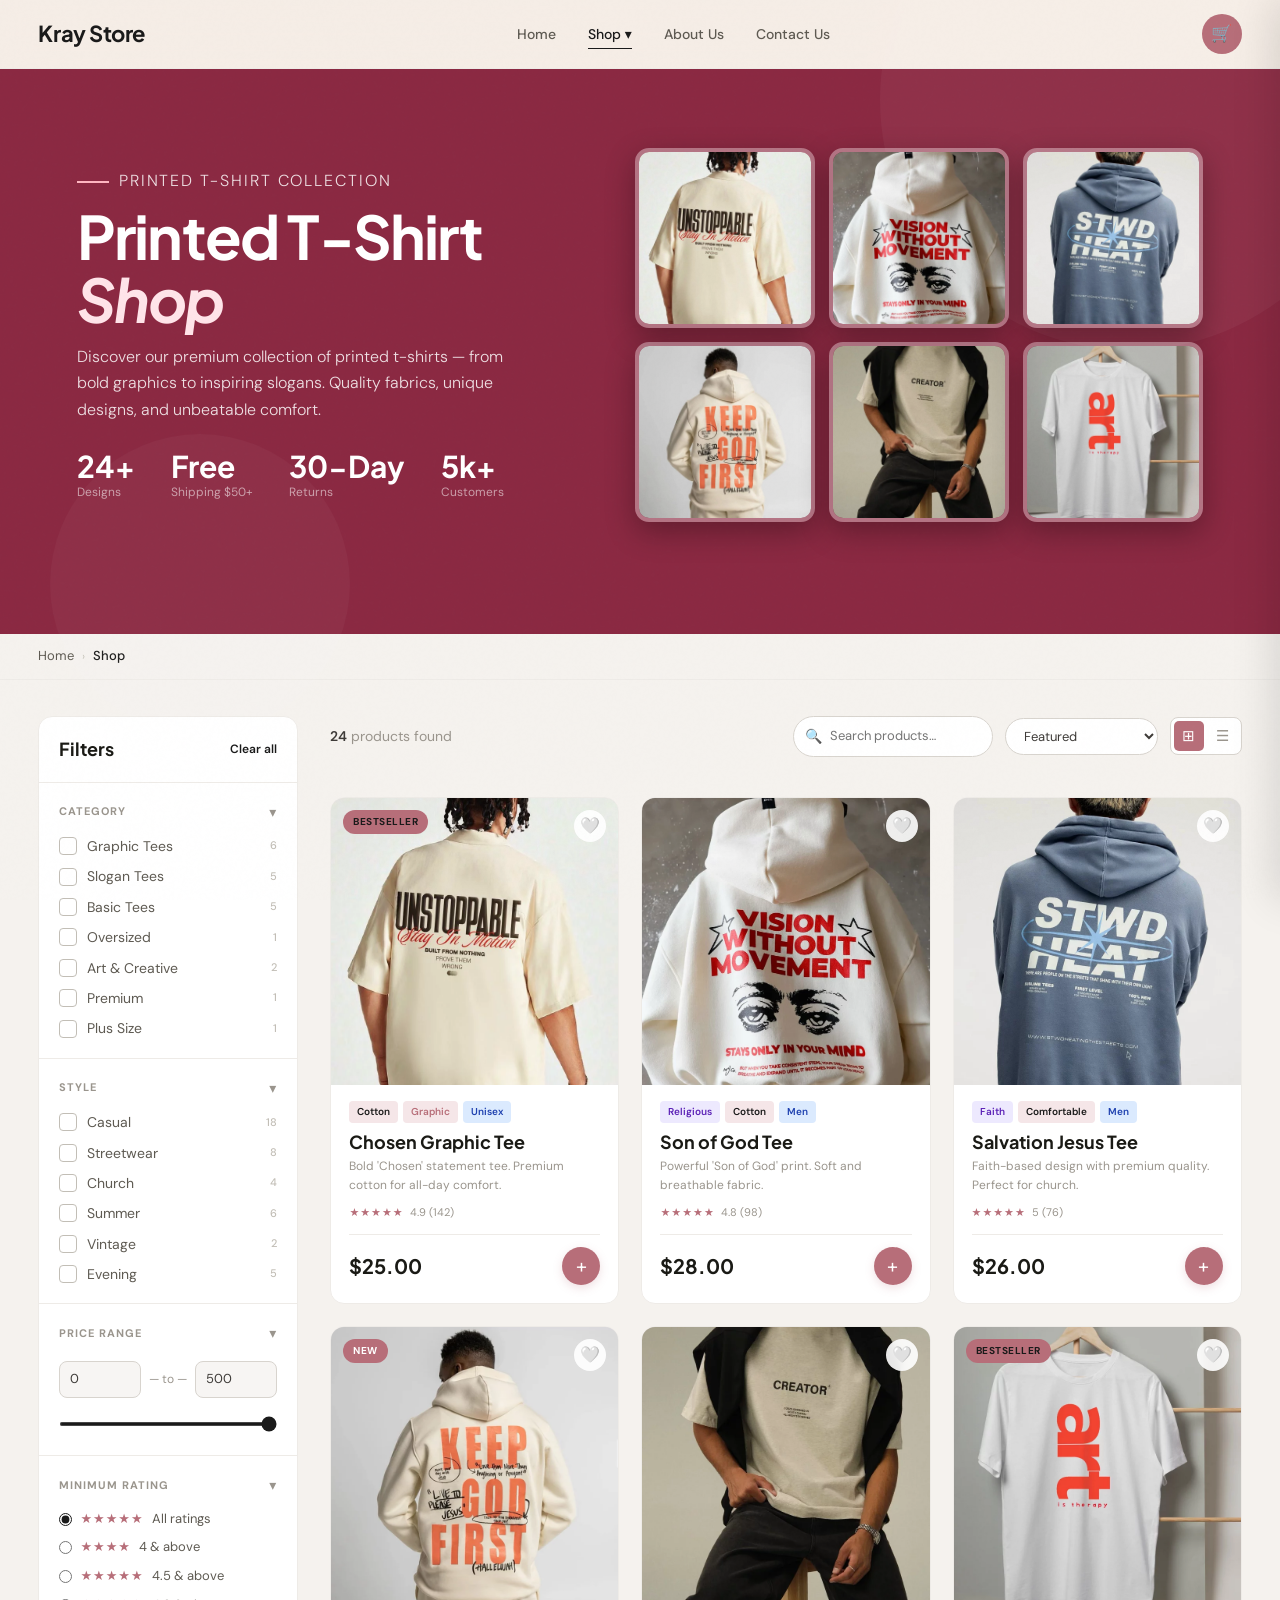
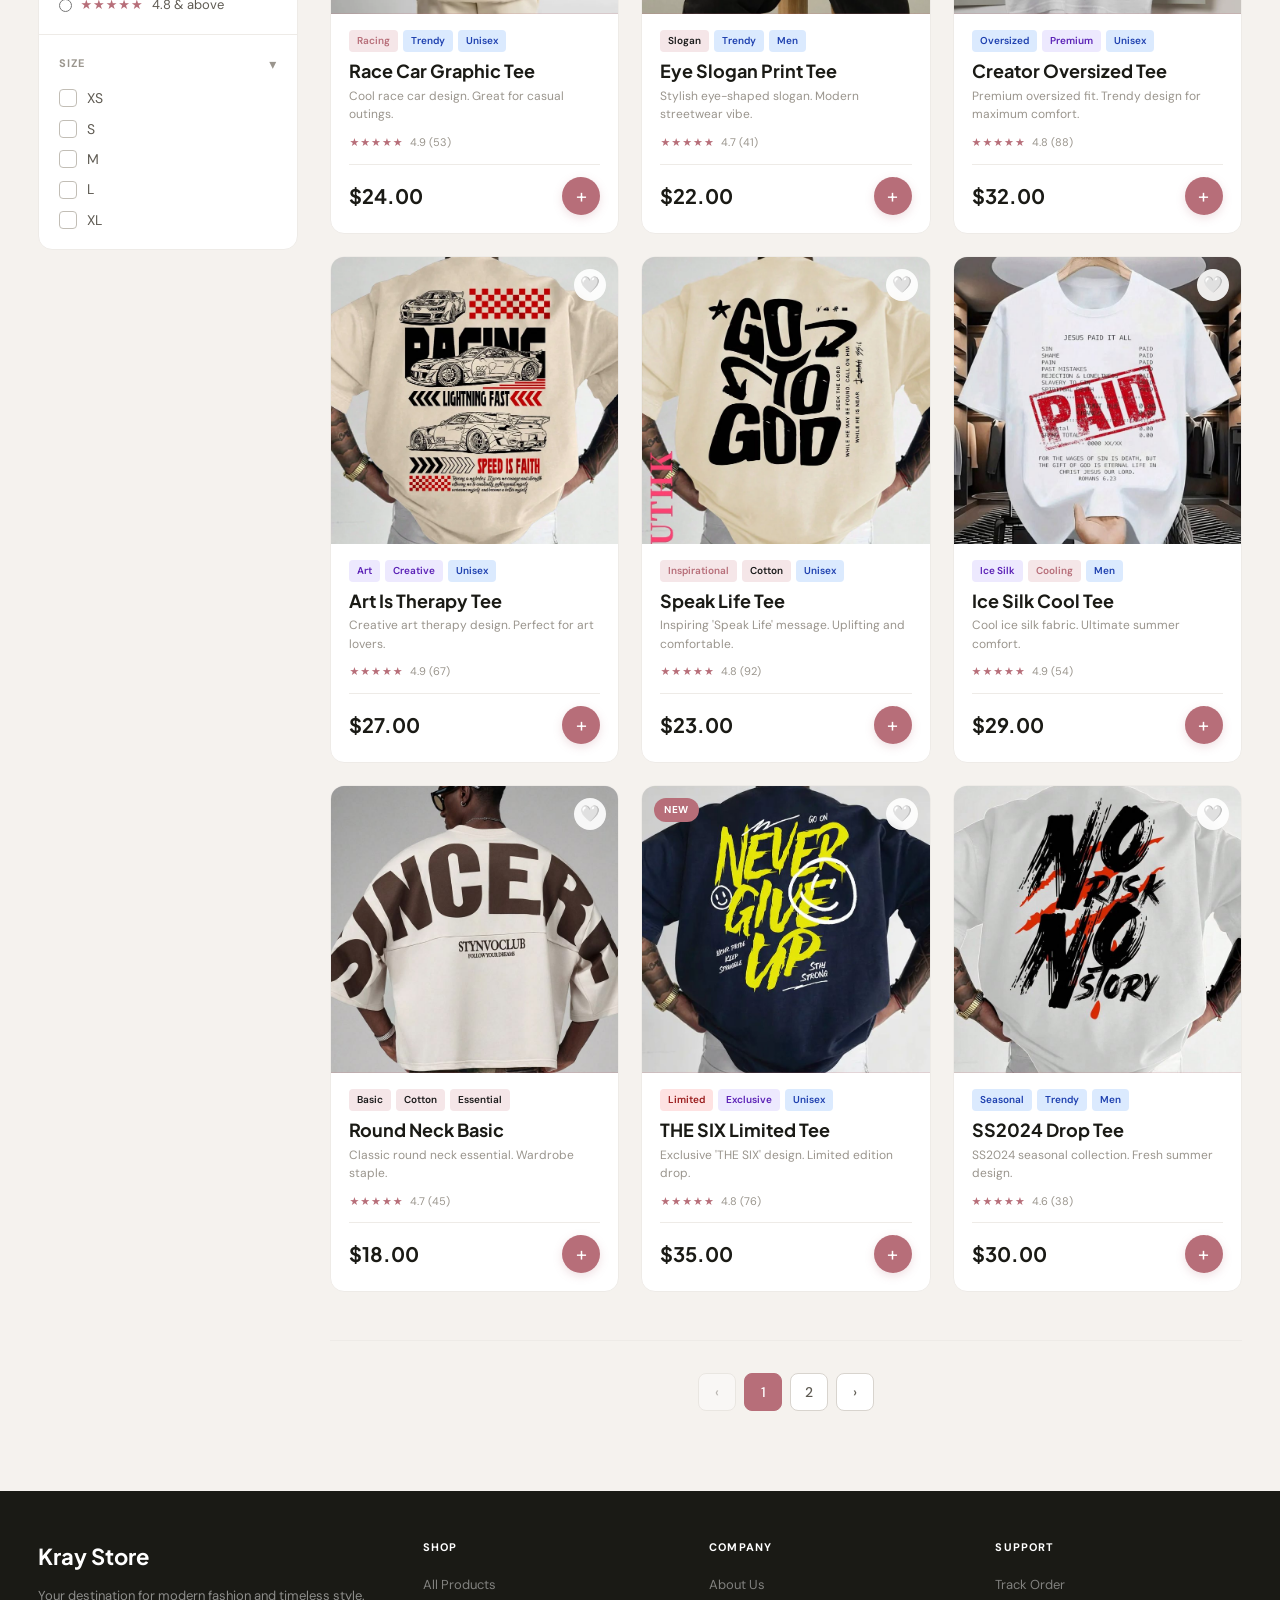
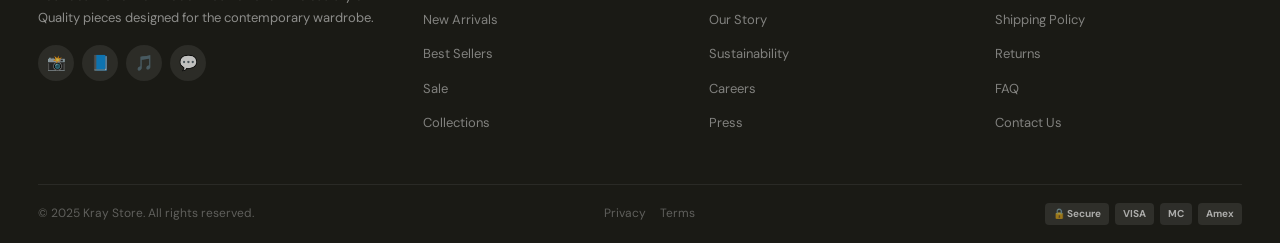
==== ankara-shop.html @ b59d3ec3 "add: ankara shop page" ====
<!DOCTYPE html>
<html lang="en">
<head>
<meta charset="UTF-8"/>
<meta name="viewport" content="width=device-width, initial-scale=1.0"/>
<title>Printed T-Shirts — Kray Store | Premium Graphic Tees</title>
<link rel="icon" type="image/png" href="lOGO%20-%20Favicon.png"/>
<meta name="description" content="Shop Kray Store's printed t-shirt collection — bold graphics, inspiring slogans, premium cotton. Free shipping on orders over $50. Easy returns."/>
<link rel="preconnect" href="https://fonts.googleapis.com"/>
<link rel="preconnect" href="https://fonts.gstatic.com" crossorigin/>
<link href="https://fonts.googleapis.com/css2?family=Plus+Jakarta+Sans:wght@400;500;600;700;800&family=DM+Sans:wght@300;400;500;600&display=swap" rel="stylesheet"/>
<link rel="stylesheet" href="css/shop.css"/>
</head>
<body>

<header>
  <nav class="nav" id="mainNav">
    <div class="nav-inner">
      <a href="index.html" class="nav-logo">
        <span>Kray Store</span>
      </a>
      <div class="nav-links">
        <a href="index.html">Home</a>
        <div class="nav-dropdown">
          <a href="t-shirt-shop.html" class="nav-dropdown-trigger active">Shop ▾</a>
          <div class="nav-dropdown-menu">
<a href="t-shirt-shop.html">Printed Shirts</a>
            <a href="ankara-shop.html">Ankara Materials</a>
            <a href="#">Ready Made</a>
            <a href="#">Round Necks</a>
          </div>
        </div>
        <a href="tmj-foods-about.html">About Us</a>
        <a href="tmj-foods-contact.html">Contact Us</a>
      </div>
      <div class="nav-actions">
        <button class="nav-cart-btn" onclick="openCart()" aria-label="Open cart">
          🛒
          <span class="cart-badge" id="cartBadge">0</span>
        </button>
        <button class="hamburger" onclick="toggleMobileNav()" aria-label="Open menu">
          <span></span><span></span><span></span>
        </button>
      </div>
    </div>
  </nav>
  <nav class="mobile-nav" id="mobileNav">
    <a href="index.html">Home</a>
    <div class="mobile-dropdown">
      <a href="#" class="mobile-dropdown-trigger">Shop ▾</a>
      <div class="mobile-dropdown-menu">
<a href="t-shirt-shop.html">Printed Shirts</a>
            <a href="ankara-shop.html">Ankara Materials</a>
            <a href="#">Ready Made</a>
            <a href="#">Round Necks</a>
          </div>
        </div>
        <a href="tmj-foods-about.html">About Us</a>
        <a href="tmj-foods-contact.html">Contact Us</a>
      </div>
      <div class="nav-actions">
        <button class="nav-cart-btn" onclick="openCart()" aria-label="Open cart">
          🛒
          <span class="cart-badge" id="cartBadge">0</span>
        </button>
        <button class="hamburger" onclick="toggleMobileNav()" aria-label="Open menu">
          <span></span><span></span><span></span>
        </button>
      </div>
    </div>
  </nav>
  <nav class="mobile-nav" id="mobileNav">
    <a href="index.html">Home</a>
    <div class="mobile-dropdown">
      <a href="#" class="mobile-dropdown-trigger">Shop ▾</a>
      <div class="mobile-dropdown-menu">
        <a href="t-shirt-shop.html">Printed Shirts</a>
        <a href="ankara-shop.html">Ankara Materials</a>
        <a href="#">Ready Made</a>
        <a href="#">Round Necks</a>
      </div>
    </div>
    </div>
    <a href="tmj-foods-about.html">About Us</a>
    <a href="tmj-foods-contact.html">Contact Us</a>
  </nav>
</header>

<section class="shop-hero">
  <div class="shop-hero-inner">
    <div>
      <p class="shop-hero-eyebrow">Printed T-Shirt Collection</p>
      <h1>Printed T-Shirt<br><em>Shop</em></h1>
      <p>Discover our premium collection of printed t-shirts — from bold graphics to inspiring slogans. Quality fabrics, unique designs, and unbeatable comfort.</p>
      <div class="shop-hero-stats">
        <div class="hero-stat"><div class="num">24+</div><div class="lbl">Designs</div></div>
        <div class="hero-stat"><div class="num">Free</div><div class="lbl">Shipping $50+</div></div>
        <div class="hero-stat"><div class="num">30-Day</div><div class="lbl">Returns</div></div>
        <div class="hero-stat"><div class="num">5k+</div><div class="lbl">Customers</div></div>
      </div>
    </div>
    <div class="shop-hero-packs" aria-hidden="true">
      <img src="T-Shirt Img/download (1).webp" alt="T-Shirt 1" class="mini-pack" style="animation-delay:.1s">
      <img src="T-Shirt Img/download (2).webp" alt="T-Shirt 2" class="mini-pack" style="animation-delay:.2s">
      <img src="T-Shirt Img/download (3).webp" alt="T-Shirt 3" class="mini-pack" style="animation-delay:.3s">
      <img src="T-Shirt Img/download (4).webp" alt="T-Shirt 4" class="mini-pack" style="animation-delay:.4s">
      <img src="T-Shirt Img/Creator Oversized T-Shirt _ Premium Cotton, Trendy Design.webp" alt="T-Shirt 5" class="mini-pack" style="animation-delay:.5s">
      <img src="T-Shirt Img/Art Shirt Art Is Therapy T-Shirt Artsy Aesthetic Graphic Tee Gift For Art.webp" alt="T-Shirt 6" class="mini-pack" style="animation-delay:.6s">
    </div>
  </div>
</section>

<nav class="breadcrumb" aria-label="Breadcrumb">
  <div class="breadcrumb-inner">
    <a href="index.html">Home</a>
    <span class="breadcrumb-sep">›</span>
    <span class="breadcrumb-current">Shop</span>
  </div>
</nav>

<div class="container">
  <div class="shop-layout" id="shopLayout">

    <aside class="sidebar" id="sidebar">
      <div class="sidebar-head">
        <h3>Filters</h3>
        <span class="clear-filters" onclick="clearAllFilters()">Clear all</span>
      </div>

      <div class="filter-group">
        <div class="filter-group-label" onclick="toggleGroup(this)">
          Category <span>▾</span>
        </div>
        <div class="filter-check-list" id="catFilters">
          <label class="filter-check"><input type="checkbox" value="graphic" onchange="applyFilters()"><div class="check-box"></div>Graphic Tees <span class="count">6</span></label>
          <label class="filter-check"><input type="checkbox" value="slogan" onchange="applyFilters()"><div class="check-box"></div>Slogan Tees <span class="count">5</span></label>
          <label class="filter-check"><input type="checkbox" value="basic" onchange="applyFilters()"><div class="check-box"></div>Basic Tees <span class="count">5</span></label>
          <label class="filter-check"><input type="checkbox" value="oversized" onchange="applyFilters()"><div class="check-box"></div>Oversized <span class="count">1</span></label>
          <label class="filter-check"><input type="checkbox" value="art" onchange="applyFilters()"><div class="check-box"></div>Art & Creative <span class="count">2</span></label>
          <label class="filter-check"><input type="checkbox" value="premium" onchange="applyFilters()"><div class="check-box"></div>Premium <span class="count">1</span></label>
          <label class="filter-check"><input type="checkbox" value="plus" onchange="applyFilters()"><div class="check-box"></div>Plus Size <span class="count">1</span></label>
        </div>
      </div>

      <div class="filter-group">
        <div class="filter-group-label" onclick="toggleGroup(this)">
          Style <span>▾</span>
        </div>
        <div class="filter-check-list" id="goalFilters">
          <label class="filter-check"><input type="checkbox" value="casual" onchange="applyFilters()"><div class="check-box"></div>Casual <span class="count">18</span></label>
          <label class="filter-check"><input type="checkbox" value="streetwear" onchange="applyFilters()"><div class="check-box"></div>Streetwear <span class="count">8</span></label>
          <label class="filter-check"><input type="checkbox" value="church" onchange="applyFilters()"><div class="check-box"></div>Church <span class="count">4</span></label>
          <label class="filter-check"><input type="checkbox" value="summer" onchange="applyFilters()"><div class="check-box"></div>Summer <span class="count">6</span></label>
          <label class="filter-check"><input type="checkbox" value="vintage" onchange="applyFilters()"><div class="check-box"></div>Vintage <span class="count">2</span></label>
          <label class="filter-check"><input type="checkbox" value="evening" onchange="applyFilters()"><div class="check-box"></div>Evening <span class="count">5</span></label>
        </div>
      </div>

      <div class="filter-group">
        <div class="filter-group-label" onclick="toggleGroup(this)">
          Price Range <span>▾</span>
        </div>
        <div class="price-range-wrap">
          <div class="price-inputs">
            <input class="price-inp" type="number" id="minPrice" placeholder="$0" value="0" min="0" onchange="applyFilters()"/>
            <span class="price-sep">— to —</span>
            <input class="price-inp" type="number" id="maxPrice" placeholder="$500" value="500" max="500" onchange="applyFilters()"/>
          </div>
          <input type="range" class="price-slider" id="priceSlider" min="0" max="500" value="500" oninput="document.getElementById('maxPrice').value=this.value;applyFilters()"/>
        </div>
      </div>

      <div class="filter-group">
        <div class="filter-group-label" onclick="toggleGroup(this)">
          Minimum Rating <span>▾</span>
        </div>
        <div class="rating-filter">
          <label class="rating-row"><input type="radio" name="rating" value="0" checked onchange="applyFilters()"> <span class="rating-stars">★★★★★</span> All ratings</label>
          <label class="rating-row"><input type="radio" name="rating" value="4" onchange="applyFilters()"> <span class="rating-stars">★★★★</span> 4 &amp; above</label>
          <label class="rating-row"><input type="radio" name="rating" value="4.5" onchange="applyFilters()"> <span class="rating-stars">★★★★★</span> 4.5 &amp; above</label>
          <label class="rating-row"><input type="radio" name="rating" value="4.8" onchange="applyFilters()"> <span class="rating-stars">★★★★★</span> 4.8 &amp; above</label>
        </div>
      </div>

      <div class="filter-group">
        <div class="filter-group-label" onclick="toggleGroup(this)">
          Size <span>▾</span>
        </div>
        <div class="filter-check-list">
          <label class="filter-check"><input type="checkbox" value="xs" onchange="applyFilters()"><div class="check-box"></div>XS</label>
          <label class="filter-check"><input type="checkbox" value="s" onchange="applyFilters()"><div class="check-box"></div>S</label>
          <label class="filter-check"><input type="checkbox" value="m" onchange="applyFilters()"><div class="check-box"></div>M</label>
          <label class="filter-check"><input type="checkbox" value="l" onchange="applyFilters()"><div class="check-box"></div>L</label>
          <label class="filter-check"><input type="checkbox" value="xl" onchange="applyFilters()"><div class="check-box"></div>XL</label>
        </div>
      </div>
    </aside>

    <main class="shop-main">
      <div class="shop-toolbar">
        <div style="display:flex;align-items:center;gap:12px;flex-wrap:wrap">
          <button class="filter-toggle" id="filterToggle" onclick="toggleSidebar()">
            ☰ Filters
          </button>
          <p class="results-count"><strong id="resultCount">24</strong> products found</p>
        </div>
        <div class="toolbar-right">
          <div class="search-bar">
            <span class="icon">🔍</span>
            <input type="text" placeholder="Search products…" id="searchInput" oninput="applyFilters()" aria-label="Search products"/>
          </div>
          <select class="sort-select" id="sortSelect" onchange="applyFilters()" aria-label="Sort products">
            <option value="featured">Featured</option>
            <option value="price-asc">Price: Low → High</option>
            <option value="price-desc">Price: High → Low</option>
            <option value="rating">Highest Rated</option>
            <option value="newest">Newest</option>
            <option value="popular">Most Popular</option>
          </select>
          <div class="view-toggle" role="group" aria-label="View mode">
            <button class="view-btn active" id="gridViewBtn" onclick="setView('grid')" title="Grid view">⊞</button>
            <button class="view-btn" id="listViewBtn" onclick="setView('list')" title="List view">☰</button>
          </div>
        </div>
      </div>

      <div class="active-filters" id="activeFilters"></div>
      <div class="products-grid" id="productsGrid"></div>

      <div class="no-results" id="noResults" style="display:none">
        <div class="icon">🔍</div>
        <h3>No products found</h3>
        <p>Try adjusting your filters or search term to find what you're looking for.</p>
        <button class="checkout-btn" style="max-width:200px;margin:0 auto" onclick="clearAllFilters()">Clear Filters</button>
      </div>

      <div class="pagination" id="pagination" role="navigation" aria-label="Shop pagination"></div>
    </main>

  </div>
</div>

<div class="qv-overlay" id="qvOverlay" onclick="handleQvOverlayClick(event)">
  <div class="qv-modal" id="qvModal" role="dialog" aria-modal="true" aria-labelledby="qvModalName">
    <button class="qv-close" onclick="closeQuickView()" aria-label="Close quick view">✕</button>
    <div class="qv-left" id="qvLeft">
      <div id="qvBadge"></div>
      <div class="qv-pack-wrap" id="qvPackWrap"></div>
      <div class="qv-img-nav" id="qvImgNav">
        <div class="qv-dot active" onclick="qvDot(this,0)"></div>
        <div class="qv-dot" onclick="qvDot(this,1)"></div>
        <div class="qv-dot" onclick="qvDot(this,2)"></div>
      </div>
    </div>
    <div class="qv-right" id="qvRight">
      <p class="qv-eyebrow" id="qvCategory"></p>
      <h2 class="qv-name" id="qvModalName"></h2>
      <div class="qv-rating-row">
        <span class="qv-stars" id="qvStars"></span>
        <span class="qv-rating-num" id="qvRatingNum"></span>
        <span class="qv-reviews" id="qvReviews"></span>
        <span class="qv-verified">✓ Verified</span>
      </div>
      <div class="qv-price-row">
        <span class="qv-price" id="qvPrice"></span>
        <span class="qv-old-price" id="qvOldPrice" style="display:none"></span>
        <span class="qv-save" id="qvSave" style="display:none"></span>
        <span class="qv-weight" id="qvWeight"></span>
      </div>
      <p class="qv-short-desc" id="qvDesc"></p>
      <div class="qv-tabs" role="tablist">
        <button class="qv-tab active" role="tab" onclick="qvSwitchTab(this,'benefits')">Benefits</button>
        <button class="qv-tab" role="tab" onclick="qvSwitchTab(this,'nutrition')">Nutrition</button>
        <button class="qv-tab" role="tab" onclick="qvSwitchTab(this,'howto')">How to Use</button>
        <button class="qv-tab" role="tab" onclick="qvSwitchTab(this,'reviews')">Reviews</button>
      </div>
      <div class="qv-tab-content active" id="tab-benefits">
        <div class="qv-benefits" id="qvBenefits"></div>
      </div>
      <div class="qv-tab-content" id="tab-nutrition">
        <div class="qv-nutrition" id="qvNutrition"></div>
        <p style="font-size:11px;color:var(--gray-300);margin-top:6px">Per 100g serving. Values are approximate.</p>
      </div>
      <div class="qv-tab-content" id="tab-howto">
        <p class="qv-usage" id="qvUsage"></p>
        <ul class="qv-usage-steps" id="qvUsageSteps"></ul>
      </div>
      <div class="qv-tab-content" id="tab-reviews">
        <div class="qv-review-summary" id="qvReviewSummary"></div>
        <div id="qvReviewCards"></div>
      </div>
      <div class="qv-action-row">
        <div class="qv-qty">
          <button class="qv-qty-btn" onclick="changeQvQty(-1)" aria-label="Decrease">−</button>
          <span class="qv-qty-num" id="qvQtyNum">1</span>
          <button class="qv-qty-btn" onclick="changeQvQty(1)" aria-label="Increase">+</button>
        </div>
        <button class="qv-atc" id="qvAtcBtn" onclick="qvAddToCart()">🛒 Add to Cart</button>
        <button class="qv-wishlist" id="qvWishlistBtn" onclick="qvToggleWishlist()" aria-label="Add to wishlist">🤍</button>
      </div>
      <div class="qv-trust">
        <div class="qv-trust-item"><span>🔒</span><span>Secure checkout</span></div>
        <div class="qv-trust-item"><span>🚚</span><span>Free shipping $50+</span></div>
        <div class="qv-trust-item"><span>↩️</span><span>30-day returns</span></div>
        <div class="qv-trust-item"><span>✅</span><span>Authenticity guaranteed</span></div>
      </div>
    </div>
  </div>
</div>

<div class="cart-overlay" id="cartOverlay" onclick="closeCart()"></div>
<aside class="cart-drawer" id="cartDrawer" aria-label="Shopping cart">
  <div class="cart-head">
    <h2>Your Cart 🛒</h2>
    <button class="cart-close" onclick="closeCart()" aria-label="Close cart">✕</button>
  </div>
  <div class="free-ship-bar">
    <p id="shipMsg">Add <strong id="shipLeft">$50</strong> more for free shipping!</p>
    <div class="ship-progress"><div class="ship-fill" id="shipFill" style="width:0%"></div></div>
  </div>
  <div class="cart-items" id="cartItems">
    <div class="cart-empty">
      <div class="icon">🛒</div>
      <h3>Your cart is empty</h3>
      <p>Add some items to get started on your style journey.</p>
    </div>
  </div>
  <div class="cart-footer">
    <div class="cart-promo">
      <input class="promo-input" type="text" placeholder="Promo code" id="promoInput"/>
      <button class="promo-btn" onclick="applyPromo()">Apply</button>
    </div>
    <div class="cart-totals" id="cartTotals"></div>
    <button class="checkout-btn" onclick="checkout()">
      Secure Checkout
      <svg width="16" height="16" viewBox="0 0 16 16" fill="none"><path d="M3 8h10M9 4l4 4-4 4" stroke="currentColor" stroke-width="1.8" stroke-linecap="round" stroke-linejoin="round"/></svg>
    </button>
    <p class="secure-note">🔒 Secured by Paystack · Free returns</p>
  </div>
</aside>

<footer class="footer">
  <div class="container">
    <div class="footer-grid">
      <div class="footer-brand">
        <div class="logo">
          <span>Kray Store</span>
        </div>
        <p>Your destination for modern fashion and timeless style. Quality pieces designed for the contemporary wardrobe.</p>
        <div class="footer-social">
          <a href="#" class="soc-btn" aria-label="Instagram">📸</a>
          <a href="#" class="soc-btn" aria-label="Facebook">📘</a>
          <a href="#" class="soc-btn" aria-label="TikTok">🎵</a>
          <a href="#" class="soc-btn" aria-label="WhatsApp">💬</a>
        </div>
      </div>
      <div class="footer-col">
        <h4>Shop</h4>
        <ul>
          <li><a href="t-shirt-shop.html">All Products</a></li>
          <li><a href="#">New Arrivals</a></li>
          <li><a href="#">Best Sellers</a></li>
          <li><a href="#">Sale</a></li>
          <li><a href="#">Collections</a></li>
        </ul>
      </div>
      <div class="footer-col">
        <h4>Company</h4>
        <ul>
          <li><a href="tmj-foods-about.html">About Us</a></li>
          <li><a href="#">Our Story</a></li>
          <li><a href="#">Sustainability</a></li>
          <li><a href="#">Careers</a></li>
          <li><a href="#">Press</a></li>
        </ul>
      </div>
      <div class="footer-col">
        <h4>Support</h4>
        <ul>
          <li><a href="#">Track Order</a></li>
          <li><a href="#">Shipping Policy</a></li>
          <li><a href="#">Returns</a></li>
          <li><a href="#">FAQ</a></li>
          <li><a href="tmj-foods-contact.html">Contact Us</a></li>
        </ul>
      </div>
    </div>
    <div class="footer-bottom">
      <span>© 2025 Kray Store. All rights reserved.</span>
      <div style="display:flex;gap:14px"><a href="#">Privacy</a><a href="#">Terms</a></div>
      <div class="pay-logos">
        <span class="pay-logo">🔒 Secure</span>
        <span class="pay-logo">VISA</span>
        <span class="pay-logo">MC</span>
        <span class="pay-logo">Amex</span>
      </div>
    </div>
  </div>
</footer>



<div class="toast-stack" id="toastStack"></div>

<script src="js/shop.js"></script>
</body>
</html>
---- css/shop.css ----
*,*::before,*::after{box-sizing:border-box;margin:0;padding:0}
html{scroll-behavior:smooth;font-size:16px}
img{display:block;max-width:100%}
a{text-decoration:none;color:inherit}
button{cursor:pointer;border:none;background:none;font:inherit}
ul{list-style:none}
input,select{font:inherit}

:root{
  --charcoal:  #1A1A1A;
  --rose-gold: #B76E79;
  --brand:     #B76E79;
  --brand-red: #8B2942;
  --ink:      #2D2D2D;
  --slate:    #4A4A4A;
  --pearl:    #E8E4E0;
  --ivory:    #FAF8F5;
  --cream:     #F5F2EE;
  --warm:      #EDE9E4;
  --coral:    #E8846B;
  --coral-lt: #FCE8E4;
  --blush:    #F5E6E8;
  --navy:     #1A2744;
  --navy-lt:  #E8ECF5;
  --white:   #FFFFFF;
  --gray-50: #F7F5F3;
  --gray-100:#EEEBE7;
  --gray-200:#D8D4CE;
  --gray-300:#C2BEB6;
  --gray-400:#9A958D;
  --gray-600:#5E5A52;
  --gray-700:#3E3B38;
  --gray-900:#1A1A15;
  --font-heading:'Plus Jakarta Sans',system-ui,sans-serif;
  --font-body:'DM Sans',system-ui,sans-serif;
  --max-w:1280px;
  --gutter:clamp(16px,3vw,40px);
  --radius:14px;
  --radius-sm:8px;
  --shadow-sm:0 2px 8px rgba(26,26,26,.06);
  --shadow-md:0 8px 28px rgba(26,26,26,.1);
  --shadow-lg:0 20px 56px rgba(26,26,26,.14);
  --transition:.22s cubic-bezier(.4,0,.2,1);
}

body{font-family:var(--font-body);background:var(--cream);color:var(--gray-900);line-height:1.6;overflow-x:hidden}

body::after{content:'';position:fixed;inset:0;background-image:url("data:image/svg+xml,%3Csvg viewBox='0 0 256 256' xmlns='http://www.w3.org/2000/svg'%3E%3Cfilter id='n'%3E%3CfeTurbulence type='fractalNoise' baseFrequency='.9' numOctaves='4' stitchTiles='stitch'/%3E%3C/filter%3E%3Crect width='100%25' height='100%25' filter='url(%23n)' opacity='.03'/%3E%3C/svg%3E");pointer-events:none;z-index:9999;opacity:.35}

@keyframes fadeUp{from{opacity:0;transform:translateY(20px)}to{opacity:1;transform:translateY(0)}}
@keyframes fadeIn{from{opacity:0}to{opacity:1}}
@keyframes slideIn{from{transform:translateX(100%)}to{transform:translateX(0)}}
@keyframes pulse{0%,100%{opacity:.7;transform:scale(1)}50%{opacity:1;transform:scale(1.06)}}
@keyframes spin{to{transform:rotate(360deg)}}
@keyframes pop{0%{transform:scale(1)}50%{transform:scale(1.18)}100%{transform:scale(1)}}

.container{width:100%;max-width:var(--max-w);margin-inline:auto;padding-inline:var(--gutter)}

.nav{position:fixed;top:0;left:0;right:0;z-index:200;background:rgba(250,246,238,.96);backdrop-filter:blur(14px);box-shadow:0 1px 0 var(--gray-100)}
.nav.scrolled{box-shadow:0 1px 0 var(--gray-100)}
.nav-inner{display:flex;align-items:center;justify-content:space-between;max-width:var(--max-w);margin-inline:auto;height:68px;padding-inline:var(--gutter)}
.nav-logo{display:flex;align-items:center;gap:10px;font-family:var(--font-heading);font-size:22px;font-weight:700;color:var(--charcoal);letter-spacing:-.02em}
.leaf-mark{width:34px;height:34px;background:var(--charcoal);border-radius:50% 50% 50% 0;transform:rotate(-45deg);display:flex;align-items:center;justify-content:center;flex-shrink:0}
.leaf-mark span{transform:rotate(45deg);font-size:15px;color:#fff}
.nav-links{display:flex;align-items:center;gap:32px}
.nav-links a{font-size:14px;font-weight:500;color:var(--gray-600);transition:color var(--transition);position:relative}
.nav-links a::after{content:'';position:absolute;bottom:-4px;left:0;right:100%;height:1.5px;background:var(--charcoal);transition:right .25s ease}
.nav-links a:hover,.nav-links a.active{color:var(--charcoal)}
.nav-links a:hover::after,.nav-links a.active::after{right:0}
.nav-dropdown{position:relative}
.nav-dropdown-trigger{cursor:pointer;display:flex;align-items:center;gap:4px}
.nav-dropdown-menu{position:absolute;top:100%;left:0;min-width:180px;background:var(--white);border-radius:var(--radius-sm);box-shadow:var(--shadow-md);padding:8px 0;opacity:0;visibility:hidden;transform:translateY(10px);transition:all .25s ease;z-index:100}
.nav-dropdown:hover .nav-dropdown-menu{opacity:1;visibility:visible;transform:translateY(0)}
.nav-dropdown-menu a{display:block;padding:10px 18px;font-size:13px;color:var(--gray-600);transition:background var(--transition),color var(--transition)}
.nav-dropdown-menu a:hover{background:var(--cream);color:var(--charcoal)}
.nav-actions{display:flex;align-items:center;gap:10px}
.nav-cart-btn{position:relative;width:40px;height:40px;border-radius:50%;background:var(--rose-gold);display:flex;align-items:center;justify-content:center;color:#fff;font-size:17px;transition:transform var(--transition),box-shadow var(--transition);cursor:pointer}
.nav-cart-btn:hover{transform:scale(1.08);box-shadow:var(--shadow-sm)}
.cart-badge{position:absolute;top:-3px;right:-3px;width:18px;height:18px;background:var(--rose-gold);border-radius:50%;font-size:10px;font-weight:700;color:var(--charcoal);display:none;align-items:center;justify-content:center;transition:transform var(--transition)}
.cart-badge.pop{animation:pop .3s ease}
.hamburger{display:none;flex-direction:column;gap:5px;padding:8px;cursor:pointer}
.hamburger span{display:block;width:22px;height:2px;background:var(--gray-900);border-radius:2px;transition:.3s}
.mobile-nav{display:none;position:fixed;inset:0;z-index:190;background:var(--cream);padding:90px 32px 40px;flex-direction:column;gap:6px;transform:translateX(-100%);transition:transform .35s cubic-bezier(.4,0,.2,1)}
.mobile-nav.open{transform:translateX(0)}
.mobile-nav a{font-family:var(--font-heading);font-size:30px;font-weight:600;color:var(--gray-900);padding:10px 0;border-bottom:1px solid var(--gray-100);display:block}
.mobile-dropdown{position:relative;border-bottom:1px solid var(--gray-100)}
.mobile-dropdown-trigger{font-family:var(--font-heading);font-size:30px;font-weight:600;color:var(--gray-900);padding:10px 0;display:block;cursor:pointer}
.mobile-dropdown-menu{display:none;padding-left:20px}
.mobile-dropdown.open .mobile-dropdown-menu{display:block}

.shop-hero{
  position:relative;
  min-height:480px;
  background:var(--brand-red);
  display:flex;
  align-items:center;
  padding:100px var(--gutter) 60px;
}
.shop-hero::before{content:'';position:absolute;width:500px;height:500px;border-radius:50%;background:rgba(255,255,255,.04);top:-150px;right:-100px}
.shop-hero::after{content:'';position:absolute;width:300px;height:300px;border-radius:50%;background:rgba(255,255,255,.03);bottom:-100px;left:50px}
.shop-hero-inner{
  display:grid;grid-template-columns:1fr 1fr;
  align-items:center;gap:40px;
  max-width:var(--max-w);margin-inline:auto;
  padding:48px var(--gutter) 52px;
}
.shop-hero-eyebrow{font-size:11px;font-weight:700;letter-spacing:.12em;text-transform:uppercase;color:#FFB6C1;margin-bottom:10px}
.shop-hero-eyebrow::before{content:'';width:32px;height:2px;background:#FFB6C1;display:inline-block;margin-right:10px;vertical-align:middle}
.shop-hero h1{font-family:var(--font-heading);font-size:clamp(36px,5vw,60px);font-weight:700;line-height:1.05;letter-spacing:-.03em;color:#FFFFFF;margin-bottom:14px}
.shop-hero h1 em{font-style:italic;color:#FFE4E9}
.shop-hero p{font-size:16px;font-weight:300;color:rgba(255,255,255,.85);line-height:1.65;max-width:440px}
.shop-hero-stats{display:flex;gap:36px;margin-top:28px;flex-wrap:wrap}
.hero-stat{text-align:left}
.hero-stat .num{font-family:var(--font-heading);font-size:30px;font-weight:700;color:#fff;line-height:1}
.hero-stat .lbl{font-size:12px;color:rgba(255,255,255,.55);margin-top:2px}
.shop-hero-packs{display:grid;grid-template-columns:repeat(3,1fr);gap:14px;align-items:center;justify-content:center}
.shop-hero-packs .mini-pack{width:280px;height:180px;object-fit:cover;border-radius:14px;border:4px solid rgba(255,255,255,.35);box-shadow:0 10px 30px rgba(0,0,0,.3)}
.mini-pack{animation:fadeUp .6s ease both;max-width:180px;height:auto}

.breadcrumb{background:var(--warm-off);border-bottom:1px solid var(--gray-100);padding:12px 0}
.breadcrumb-inner{display:flex;align-items:center;gap:8px;font-size:13px;color:var(--gray-400);max-width:var(--max-w);margin-inline:auto;padding-inline:var(--gutter)}
.breadcrumb a{color:var(--gray-600);transition:color var(--transition)}
.breadcrumb a:hover{color:var(--charcoal)}
.breadcrumb-sep{color:var(--gray-300);font-size:11px}
.breadcrumb-current{color:var(--charcoal);font-weight:500}

.shop-layout{display:grid;grid-template-columns:260px 1fr;gap:32px;padding:36px 0 80px;align-items:start}

.sidebar{position:sticky;top:84px;background:var(--white);border-radius:var(--radius);border:1px solid var(--gray-100);overflow:hidden}
.sidebar-head{display:flex;align-items:center;justify-content:space-between;padding:18px 20px;border-bottom:1px solid var(--gray-100)}
.sidebar-head h3{font-family:var(--font-heading);font-size:18px;font-weight:700;color:var(--gray-900)}
.clear-filters{font-size:12px;color:var(--charcoal);font-weight:600;cursor:pointer;transition:opacity var(--transition)}
.clear-filters:hover{opacity:.7}

.filter-group{padding:18px 20px;border-bottom:1px solid var(--gray-100)}
.filter-group:last-child{border-bottom:none}
.filter-group-label{font-size:11px;font-weight:700;letter-spacing:.09em;text-transform:uppercase;color:var(--gray-400);margin-bottom:12px;display:flex;align-items:center;justify-content:space-between;cursor:pointer;user-select:none}
.filter-group-label span{font-size:14px;color:var(--gray-400);transition:transform var(--transition)}
.filter-group-label.collapsed span{transform:rotate(-90deg)}

.filter-check-list{display:flex;flex-direction:column;gap:8px}
.filter-check{display:flex;align-items:center;gap:10px;cursor:pointer;font-size:14px;color:var(--gray-600);transition:color var(--transition);user-select:none}
.filter-check:hover{color:var(--charcoal)}
.filter-check input[type=checkbox]{display:none}
.check-box{width:18px;height:18px;border-radius:4px;border:1.5px solid var(--gray-300);background:var(--white);flex-shrink:0;display:flex;align-items:center;justify-content:center;transition:all var(--transition)}
.filter-check input:checked + .check-box{background:var(--charcoal);border-color:var(--charcoal)}
.filter-check input:checked + .check-box::after{content:'✓';font-size:11px;color:#fff;font-weight:700}
.filter-check .count{margin-left:auto;font-size:11px;color:var(--gray-300);font-weight:500}

.price-range-wrap{padding:4px 0}
.price-inputs{display:flex;gap:8px;align-items:center;margin-bottom:10px}
.price-inp{width:100%;padding:7px 10px;border:1.5px solid var(--gray-200);border-radius:var(--radius-sm);font-size:13px;color:var(--gray-700);background:var(--gray-50);outline:none;transition:border-color var(--transition)}
.price-inp:focus{border-color:var(--charcoal)}
.price-sep{font-size:12px;color:var(--gray-400);white-space:nowrap}
.price-slider{width:100%;accent-color:var(--charcoal);height:4px}

.rating-filter{display:flex;flex-direction:column;gap:8px}
.rating-row{display:flex;align-items:center;gap:8px;cursor:pointer;font-size:13px;color:var(--gray-600);transition:color var(--transition)}
.rating-row:hover{color:var(--charcoal)}
.rating-stars{color:var(--rose-gold);letter-spacing:1px;font-size:13px}
.rating-row input[type=radio]{accent-color:var(--charcoal)}

.shop-toolbar{display:flex;align-items:center;justify-content:space-between;margin-bottom:24px;gap:16px;flex-wrap:wrap}
.results-count{font-size:14px;color:var(--gray-400)}
.results-count strong{color:var(--gray-700);font-weight:600}
.toolbar-right{display:flex;align-items:center;gap:12px}

.search-bar{position:relative;display:flex;align-items:center}
.search-bar input{padding:9px 16px 9px 36px;border:1.5px solid var(--gray-200);border-radius:50px;font-size:13px;color:var(--gray-700);background:var(--white);outline:none;width:200px;transition:border-color var(--transition),width var(--transition)}
.search-bar input:focus{border-color:var(--charcoal);width:240px}
.search-bar .icon{position:absolute;left:12px;font-size:14px;color:var(--gray-400);pointer-events:none}

.sort-select{padding:8px 14px;border:1.5px solid var(--gray-200);border-radius:50px;font-size:13px;color:var(--gray-700);background:var(--white);outline:none;cursor:pointer;transition:border-color var(--transition)}
.sort-select:focus{border-color:var(--charcoal)}

.view-toggle{display:flex;gap:4px;border:1.5px solid var(--gray-200);border-radius:8px;padding:3px;background:var(--white)}
.view-btn{width:30px;height:30px;border-radius:5px;display:flex;align-items:center;justify-content:center;font-size:15px;color:var(--gray-400);transition:all var(--transition);cursor:pointer}
.view-btn.active{background:var(--rose-gold);color:#fff}

.active-filters{display:flex;flex-wrap:wrap;gap:8px;margin-bottom:16px}
.filter-chip{display:inline-flex;align-items:center;gap:6px;padding:5px 12px;background:var(--blush);color:var(--charcoal);border-radius:20px;font-size:12px;font-weight:600;cursor:pointer;transition:background var(--transition)}
.filter-chip:hover{background:var(--gray-200)}
.filter-chip .x{font-size:14px;line-height:1;font-weight:400}

.products-grid{display:grid;grid-template-columns:repeat(auto-fill,minmax(240px,1fr));gap:22px;transition:opacity .3s ease}
.products-grid.loading{opacity:.5;pointer-events:none}
.products-grid.list-view{grid-template-columns:1fr}

.product-card{background:var(--white);border-radius:var(--radius);border:1px solid var(--gray-100);overflow:hidden;transition:transform var(--transition),box-shadow var(--transition);cursor:pointer;position:relative;display:flex;flex-direction:column}
.product-card:hover{transform:translateY(-5px);box-shadow:var(--shadow-md)}
.products-grid.list-view .product-card{flex-direction:row}

.wishlist-btn{position:absolute;top:12px;right:12px;z-index:2;width:32px;height:32px;border-radius:50%;background:rgba(255,255,255,.9);display:flex;align-items:center;justify-content:center;font-size:16px;transition:transform var(--transition),background var(--transition);backdrop-filter:blur(4px)}
.wishlist-btn:hover,.wishlist-btn.active{background:var(--white);transform:scale(1.12)}
.wishlist-btn.active{color:var(--charcoal)}

.product-img{position:relative;aspect-ratio:1;overflow:hidden;display:flex;align-items:center;justify-content:center;flex-shrink:0}
.products-grid.list-view .product-img{width:180px;aspect-ratio:1;border-radius:0;flex-shrink:0}
.product-img .product-real-img,.product-img svg,.product-img .pack-art{width:72%;transition:transform .4s ease}
.product-img .product-real-img{object-fit:cover;height:100%;width:100%;position:absolute;top:0;left:0}
.product-img .pack-art,.product-img svg{position:relative;z-index:1}
.product-card:hover .product-img svg,.product-card:hover .product-img .pack-art,.product-card:hover .product-img .product-real-img{transform:scale(1.06)}

.product-badge{position:absolute;top:12px;left:12px;font-size:10px;font-weight:700;letter-spacing:.05em;text-transform:uppercase;padding:4px 10px;border-radius:20px;z-index:1}
.badge-best{background:var(--rose-gold);color:var(--charcoal)}
.badge-new{background:var(--rose-gold);color:#fff}
.badge-sale{background:#E53E3E;color:#fff}
.badge-women{background:#F2D7EE;color:#7B2D6E}
.badge-men{background:#D7E8F2;color:#1A4A7B}
.badge-bundle{background:var(--pearl);color:var(--charcoal)}
.badge-limited{background:var(--gray-700);color:#fff}

.product-body{padding:16px 18px 18px;flex:1;display:flex;flex-direction:column}
.products-grid.list-view .product-body{padding:20px 22px}

.product-tags{display:flex;gap:5px;flex-wrap:wrap;margin-bottom:8px}
.ptag{font-size:10px;font-weight:600;padding:3px 8px;border-radius:4px}
.ptag-g{background:var(--blush);color:var(--charcoal)}
.ptag-a{background:var(--blush);color:var(--rose-gold)}
.ptag-b{background:#dbeafe;color:#1e40af}
.ptag-p{background:#ede9fe;color:#5b21b6}
.ptag-r{background:#fee2e2;color:#991b1b}
.ptag-o{background:#fff7ed;color:#c2410c}

.product-name{font-family:var(--font-heading);font-size:18px;font-weight:700;color:var(--gray-900);line-height:1.2;margin-bottom:5px}
.product-desc{font-size:12px;color:var(--gray-400);line-height:1.55;margin-bottom:10px;flex:1;display:-webkit-box;-webkit-line-clamp:2;-webkit-box-orient:vertical;overflow:hidden}
.products-grid.list-view .product-desc{-webkit-line-clamp:3}

.product-rating{display:flex;align-items:center;gap:6px;margin-bottom:12px}
.stars{color:var(--rose-gold);font-size:11px;letter-spacing:1px}
.rating-txt{font-size:11px;color:var(--gray-400)}

.product-footer{display:flex;align-items:center;justify-content:space-between;padding-top:12px;border-top:1px solid var(--gray-100);margin-top:auto}
.price-wrap{display:flex;flex-direction:column;gap:1px}
.product-price{font-family:var(--font-heading);font-size:20px;font-weight:700;color:var(--gray-900);line-height:1}
.price-old{font-size:12px;color:var(--gray-300);text-decoration:line-through;font-family:var(--font-body);font-weight:400}
.price-save{font-size:10px;color:#E53E3E;font-weight:600}

.atc-btn{width:38px;height:38px;border-radius:50%;background:var(--rose-gold);color:#fff;display:flex;align-items:center;justify-content:center;font-size:20px;font-weight:400;transition:transform var(--transition),background var(--transition),box-shadow var(--transition);flex-shrink:0;box-shadow:0 3px 10px rgba(183,110,121,.22)}
.atc-btn:hover{transform:scale(1.14);background:var(--rose-gold);box-shadow:0 5px 18px rgba(183,110,121,.3)}
.atc-btn.adding{animation:pop .3s ease}

.quick-add{position:absolute;bottom:0;left:0;right:0;background:var(--rose-gold);color:#fff;text-align:center;padding:10px;font-size:13px;font-weight:600;letter-spacing:.02em;transform:translateY(100%);transition:transform .22s ease;z-index:3;display:flex;align-items:center;justify-content:center;gap:10px}
.product-card:hover .quick-add{transform:translateY(0)}
.quick-add-divider{width:1px;height:16px;background:rgba(255,255,255,.3)}

.card-tooltip{
  position:absolute;
  bottom:calc(100% + 10px);
  left:50%;transform:translateX(-50%) translateY(6px);
  background:var(--gray-900);
  color:#fff;
  border-radius:10px;
  padding:12px 16px;
  width:220px;
  font-size:12px;line-height:1.6;
  pointer-events:none;
  opacity:0;
  transition:opacity .2s ease, transform .2s ease;
  z-index:10;
  box-shadow:0 8px 28px rgba(0,0,0,.25);
}
.card-tooltip::after{
  content:'';
  position:absolute;
  top:100%;left:50%;
  transform:translateX(-50%);
  border:6px solid transparent;
  border-top-color:var(--gray-900);
}
.card-tooltip .tt-name{font-family:var(--font-heading);font-size:14px;font-weight:700;margin-bottom:5px;color:#fff}
.card-tooltip .tt-desc{color:rgba(255,255,255,.72);margin-bottom:8px}
.card-tooltip .tt-pills{display:flex;flex-wrap:wrap;gap:4px}
.card-tooltip .tt-pill{font-size:10px;font-weight:600;padding:2px 7px;border-radius:10px;background:rgba(255,255,255,.12);color:rgba(255,255,255,.85)}
.product-card:hover .card-tooltip{opacity:1;transform:translateX(-50%) translateY(0)}
@media(hover:none){.card-tooltip{display:none}}
.product-card:first-child .card-tooltip,
.product-card:nth-child(3n+1) .card-tooltip{left:20px;transform:translateX(0) translateY(6px)}
.product-card:first-child:hover .card-tooltip,
.product-card:nth-child(3n+1):hover .card-tooltip{transform:translateX(0) translateY(0)}
.product-card:nth-child(3n) .card-tooltip{left:auto;right:20px;transform:translateX(0) translateY(6px)}
.product-card:nth-child(3n):hover .card-tooltip{transform:translateX(0) translateY(0)}

.qv-overlay{
  position:fixed;inset:0;
  background:rgba(20,18,14,.6);
  z-index:400;
  opacity:0;pointer-events:none;
  transition:opacity .3s ease;
  backdrop-filter:blur(4px);
  display:flex;align-items:center;justify-content:center;
  padding:20px;
}
.qv-overlay.open{opacity:1;pointer-events:all}

.qv-modal{
  background:var(--white);
  border-radius:20px;
  width:100%;max-width:880px;
  max-height:90vh;
  overflow:hidden;
  display:grid;
  grid-template-columns:1fr 1fr;
  transform:scale(.96) translateY(12px);
  transition:transform .32s cubic-bezier(.4,0,.2,1);
  box-shadow:0 32px 80px rgba(0,0,0,.22);
  position:relative;
}
.qv-overlay.open .qv-modal{transform:scale(1) translateY(0)}

.qv-close{
  position:absolute;top:16px;right:16px;z-index:5;
  width:36px;height:36px;border-radius:50%;
  background:rgba(255,255,255,.9);
  backdrop-filter:blur(6px);
  display:flex;align-items:center;justify-content:center;
  font-size:18px;color:var(--gray-600);
  cursor:pointer;
  transition:background var(--transition),transform var(--transition);
  box-shadow:0 2px 10px rgba(0,0,0,.1);
}
.qv-close:hover{background:var(--white);transform:rotate(90deg)}

.qv-left{
  background:var(--gray-50);
  display:flex;flex-direction:column;
  align-items:center;justify-content:center;
  padding:40px 32px;
  position:relative;
  overflow:hidden;
  min-height:480px;
}
.qv-left::before{
  content:'';position:absolute;
  width:340px;height:340px;border-radius:50%;
  background:radial-gradient(circle, var(--blush) 0%, transparent 70%);
  top:50%;left:50%;transform:translate(-50%,-50%);
  opacity:.6;
}
.qv-pack-wrap{
  position:relative;z-index:1;
  width:200px;
  animation:qvFloat 5s ease-in-out infinite;
  filter:drop-shadow(0 20px 32px rgba(183,110,121,.18));
}
@keyframes qvFloat{0%,100%{transform:translateY(0)}50%{transform:translateY(-10px)}}

.qv-badge{
  position:absolute;top:20px;left:20px;z-index:2;
  font-size:11px;font-weight:700;letter-spacing:.05em;text-transform:uppercase;
  padding:5px 12px;border-radius:20px;
}
.qv-img-nav{
  display:flex;gap:6px;margin-top:20px;position:relative;z-index:1;
}
.qv-dot{
  width:28px;height:4px;border-radius:2px;
  background:var(--gray-200);cursor:pointer;
  transition:background var(--transition),width var(--transition);
}
.qv-dot.active{background:var(--charcoal);width:36px}

.qv-right{
  overflow-y:auto;
  padding:36px 36px 32px;
  display:flex;flex-direction:column;
  scrollbar-width:thin;
  scrollbar-color:var(--gray-200) transparent;
}

.qv-eyebrow{
  font-size:11px;font-weight:700;letter-spacing:.1em;text-transform:uppercase;
  color:var(--rose-gold);margin-bottom:8px;
}
.qv-name{
  font-family:var(--font-heading);
  font-size:clamp(22px,3vw,30px);
  font-weight:700;line-height:1.1;
  color:var(--gray-900);margin-bottom:10px;
}
.qv-rating-row{display:flex;align-items:center;gap:10px;margin-bottom:14px;flex-wrap:wrap}
.qv-stars{color:var(--rose-gold);font-size:15px;letter-spacing:2px}
.qv-rating-num{font-size:14px;font-weight:600;color:var(--gray-700)}
.qv-reviews{font-size:13px;color:var(--gray-400)}
.qv-verified{font-size:11px;font-weight:600;color:var(--charcoal);background:var(--blush);padding:3px 9px;border-radius:10px}

.qv-price-row{display:flex;align-items:baseline;gap:10px;margin-bottom:20px}
.qv-price{font-family:var(--font-heading);font-size:32px;font-weight:700;color:var(--gray-900)}
.qv-old-price{font-size:16px;color:var(--gray-300);text-decoration:line-through}
.qv-save{font-size:12px;font-weight:700;color:#fff;background:#E53E3E;padding:3px 9px;border-radius:10px}
.qv-weight{font-size:13px;color:var(--gray-400)}

.qv-short-desc{
  font-size:15px;color:var(--gray-600);line-height:1.7;
  margin-bottom:20px;
  padding-bottom:20px;border-bottom:1px solid var(--gray-100);
}

.qv-tabs{display:flex;gap:0;margin-bottom:18px;border-bottom:2px solid var(--gray-100)}
.qv-tab{
  padding:10px 18px;font-size:13px;font-weight:600;
  color:var(--gray-400);cursor:pointer;
  border-bottom:2px solid transparent;margin-bottom:-2px;
  transition:color var(--transition),border-color var(--transition);
}
.qv-tab.active{color:var(--charcoal);border-bottom-color:var(--charcoal)}
.qv-tab-content{display:none}
.qv-tab-content.active{display:block}

.qv-benefits{display:flex;flex-direction:column;gap:10px;margin-bottom:16px}
.qv-benefit{display:flex;align-items:flex-start;gap:10px;font-size:13px;color:var(--gray-600);line-height:1.55}
.qv-benefit .dot{width:22px;height:22px;border-radius:50%;background:var(--blush);display:flex;align-items:center;justify-content:center;flex-shrink:0;font-size:11px;margin-top:1px}

.qv-nutrition{display:grid;grid-template-columns:repeat(4,1fr);gap:8px;margin-bottom:16px}
.qv-nut-cell{background:var(--gray-50);border-radius:8px;padding:10px 8px;text-align:center;border:1px solid var(--gray-100)}
.qv-nut-val{font-family:var(--font-heading);font-size:18px;font-weight:700;color:var(--gray-900)}
.qv-nut-lbl{font-size:10px;color:var(--gray-400);font-weight:500;margin-top:2px}

.qv-usage{font-size:13px;color:var(--gray-600);line-height:1.7;margin-bottom:8px}
.qv-usage-steps{list-style:none;display:flex;flex-direction:column;gap:8px;margin-top:10px}
.qv-usage-steps li{display:flex;gap:10px;font-size:13px;color:var(--gray-600);align-items:flex-start}
.qv-usage-steps .step-n{width:22px;height:22px;border-radius:50%;background:var(--rose-gold);color:#fff;font-size:10px;font-weight:700;display:flex;align-items:center;justify-content:center;flex-shrink:0;margin-top:1px}

.qv-review-summary{display:flex;align-items:center;gap:20px;margin-bottom:16px;padding:14px;background:var(--gray-50);border-radius:10px}
.qv-big-rating{font-family:var(--font-heading);font-size:48px;font-weight:700;color:var(--gray-900);line-height:1}
.qv-rating-bars{flex:1}
.qv-rbar-row{display:flex;align-items:center;gap:8px;margin-bottom:4px}
.qv-rbar-lbl{font-size:11px;color:var(--gray-400);width:12px;text-align:right}
.qv-rbar-track{flex:1;height:5px;background:var(--gray-100);border-radius:3px;overflow:hidden}
.qv-rbar-fill{height:100%;background:var(--rose-gold);border-radius:3px}
.qv-rbar-cnt{font-size:11px;color:var(--gray-400);width:20px}

.qv-review-card{padding:12px 0;border-bottom:1px solid var(--gray-100)}
.qv-review-card:last-child{border-bottom:none}
.qv-review-head{display:flex;align-items:center;gap:8px;margin-bottom:6px;flex-wrap:wrap}
.qv-rev-avatar{width:32px;height:32px;border-radius:50%;background:var(--rose-gold);color:#fff;font-size:11px;font-weight:700;display:flex;align-items:center;justify-content:center;flex-shrink:0}
.qv-rev-name{font-size:13px;font-weight:600;color:var(--gray-900)}
.qv-rev-date{font-size:11px;color:var(--gray-300);margin-left:auto}
.qv-rev-stars{color:var(--rose-gold);font-size:12px}
.qv-rev-text{font-size:13px;color:var(--gray-600);line-height:1.6}
.qv-rev-badge{font-size:10px;font-weight:600;color:var(--charcoal);background:var(--blush);padding:2px 7px;border-radius:8px}

.qv-action-row{
  display:flex;align-items:center;gap:12px;
  margin-top:auto;padding-top:20px;
  border-top:1px solid var(--gray-100);
  flex-wrap:wrap;
}
.qv-qty{display:flex;align-items:center;gap:0;border:1.5px solid var(--gray-200);border-radius:50px;overflow:hidden}
.qv-qty-btn{width:38px;height:38px;display:flex;align-items:center;justify-content:center;font-size:18px;color:var(--gray-600);cursor:pointer;transition:background var(--transition),color var(--transition)}
.qv-qty-btn:hover{background:var(--gray-50);color:var(--charcoal)}
.qv-qty-num{min-width:36px;text-align:center;font-size:15px;font-weight:600;color:var(--gray-900)}
.qv-atc{
  flex:1;
  padding:13px 24px;
  background:var(--rose-gold);color:#fff;
  border-radius:50px;
  font-size:14px;font-weight:600;
  display:flex;align-items:center;justify-content:center;gap:8px;
  transition:background var(--transition),transform var(--transition),box-shadow var(--transition);
  box-shadow:0 4px 16px rgba(183,110,121,.22);
}
.qv-atc:hover{background:var(--rose-gold);transform:translateY(-1px);box-shadow:0 6px 24px rgba(183,110,121,.32)}
.qv-wishlist{
  width:42px;height:42px;border-radius:50%;
  border:1.5px solid var(--gray-200);
  display:flex;align-items:center;justify-content:center;
  font-size:18px;cursor:pointer;
  transition:border-color var(--transition),background var(--transition),transform var(--transition);
}
.qv-wishlist:hover{border-color:var(--charcoal);background:var(--blush);transform:scale(1.08)}
.qv-wishlist.active{border-color:var(--charcoal);background:var(--blush)}

.qv-trust{display:flex;gap:16px;flex-wrap:wrap;margin-top:14px}
.qv-trust-item{display:flex;align-items:center;gap:5px;font-size:11px;color:var(--gray-400)}
.qv-trust-item span:first-child{font-size:14px}

.qv-related{padding:20px 36px 28px;border-top:1px solid var(--gray-100)}
.qv-related h4{font-family:var(--font-heading);font-size:16px;font-weight:700;color:var(--gray-700);margin-bottom:14px}
.qv-related-grid{display:flex;gap:12px;overflow-x:auto;padding-bottom:4px;scrollbar-width:none}
.qv-related-grid::-webkit-scrollbar{display:none}
.qv-rel-card{
  flex-shrink:0;width:130px;
  background:var(--gray-50);border-radius:10px;
  border:1px solid var(--gray-100);
  padding:12px 10px 10px;
  cursor:pointer;
  transition:box-shadow var(--transition),transform var(--transition);
  text-align:center;
}
.qv-rel-card:hover{box-shadow:var(--shadow-sm);transform:translateY(-2px)}
.qv-rel-card .rel-emoji{font-size:24px;margin-bottom:6px}
.qv-rel-card .rel-name{font-size:11px;font-weight:600;color:var(--gray-700);line-height:1.3;margin-bottom:4px}
.qv-rel-card .rel-price{font-family:var(--font-heading);font-size:13px;font-weight:700;color:var(--charcoal)}

@media(max-width:680px){
  .qv-modal{grid-template-columns:1fr;grid-template-rows:auto 1fr;max-height:95vh}
  .qv-left{min-height:260px;padding:28px}
  .qv-pack-wrap{width:150px}
  .qv-related{padding:16px 20px 24px}
  .qv-right{padding:24px 20px 20px}
  .qv-nutrition{grid-template-columns:repeat(2,1fr)}
}

.cart-overlay{position:fixed;inset:0;background:rgba(28,26,21,.45);z-index:300;opacity:0;pointer-events:none;transition:opacity .3s ease;backdrop-filter:blur(2px)}
.cart-overlay.open{opacity:1;pointer-events:all}
.cart-drawer{position:fixed;top:0;right:0;bottom:0;width:400px;max-width:100vw;background:var(--white);z-index:301;display:flex;flex-direction:column;transform:translateX(100%);transition:transform .32s cubic-bezier(.4,0,.2,1);box-shadow:-8px 0 40px rgba(0,0,0,.12)}
.cart-drawer.open{transform:translateX(0)}

.cart-head{display:flex;align-items:center;justify-content:space-between;padding:20px 24px;border-bottom:1px solid var(--gray-100)}
.cart-head h2{font-family:var(--font-heading);font-size:22px;font-weight:700;color:var(--gray-900)}
.cart-close{width:36px;height:36px;border-radius:50%;background:var(--gray-50);display:flex;align-items:center;justify-content:center;font-size:20px;color:var(--gray-600);transition:background var(--transition);cursor:pointer}
.cart-close:hover{background:var(--gray-100)}

.free-ship-bar{padding:12px 24px;background:var(--blush);border-bottom:1px solid rgba(183,110,121,.1)}
.free-ship-bar p{font-size:12px;font-weight:500;color:var(--charcoal);margin-bottom:6px}
.ship-progress{height:4px;background:rgba(183,110,121,.15);border-radius:2px;overflow:hidden}
.ship-fill{height:100%;background:var(--charcoal);border-radius:2px;transition:width .5s ease}

.cart-items{flex:1;overflow-y:auto;padding:16px 0}
.cart-item{display:flex;gap:14px;padding:14px 24px;border-bottom:1px solid var(--gray-50);transition:background var(--transition)}
.cart-item:hover{background:var(--gray-50)}
.cart-item-img{width:64px;height:64px;border-radius:10px;overflow:hidden;flex-shrink:0;display:flex;align-items:center;justify-content:center}
.cart-item-info{flex:1;min-width:0}
.cart-item-name{font-size:14px;font-weight:600;color:var(--gray-900);margin-bottom:3px;white-space:nowrap;overflow:hidden;text-overflow:ellipsis}
.cart-item-variant{font-size:11px;color:var(--gray-400);margin-bottom:8px}
.qty-ctrl{display:flex;align-items:center;gap:8px}
.qty-btn{width:26px;height:26px;border-radius:50%;border:1.5px solid var(--gray-200);display:flex;align-items:center;justify-content:center;font-size:14px;color:var(--gray-600);transition:all var(--transition);cursor:pointer}
.qty-btn:hover{border-color:var(--charcoal);color:var(--charcoal)}
.qty-num{font-size:14px;font-weight:600;color:var(--gray-900);min-width:16px;text-align:center}
.cart-item-price{font-family:var(--font-heading);font-size:16px;font-weight:700;color:var(--gray-900);white-space:nowrap}
.remove-btn{font-size:18px;color:var(--gray-300);cursor:pointer;transition:color var(--transition);line-height:1;padding:2px;align-self:flex-start}
.remove-btn:hover{color:#E53E3E}

.cart-empty{display:flex;flex-direction:column;align-items:center;justify-content:center;padding:60px 24px;text-align:center;color:var(--gray-400)}
.cart-empty .icon{font-size:56px;margin-bottom:16px;opacity:.5}
.cart-empty h3{font-family:var(--font-heading);font-size:22px;color:var(--gray-600);margin-bottom:8px}
.cart-empty p{font-size:14px;line-height:1.6;margin-bottom:24px}

.cart-footer{padding:20px 24px;border-top:1px solid var(--gray-100)}
.cart-promo{display:flex;gap:8px;margin-bottom:16px}
.promo-input{flex:1;padding:9px 14px;border:1.5px solid var(--gray-200);border-radius:8px;font-size:13px;outline:none;transition:border-color var(--transition)}
.promo-input:focus{border-color:var(--rose-gold)}
.promo-btn{padding:9px 16px;background:var(--gray-100);border-radius:8px;font-size:13px;font-weight:600;color:var(--gray-700);transition:background var(--transition)}
.promo-btn:hover{background:var(--gray-200)}
.cart-totals{margin-bottom:16px}
.total-row{display:flex;justify-content:space-between;font-size:14px;color:var(--gray-600);padding:5px 0}
.total-row.grand{font-family:var(--font-heading);font-size:20px;font-weight:700;color:var(--gray-900);padding-top:12px;margin-top:8px;border-top:1.5px solid var(--gray-100)}
.checkout-btn{width:100%;padding:15px;background:var(--rose-gold);color:#fff;border-radius:50px;font-size:15px;font-weight:600;letter-spacing:.01em;display:flex;align-items:center;justify-content:center;gap:10px;transition:background var(--transition),transform var(--transition),box-shadow var(--transition);box-shadow:0 4px 20px rgba(183,110,121,.25)}
.checkout-btn:hover{background:var(--rose-gold);transform:translateY(-1px);box-shadow:0 6px 28px rgba(183,110,121,.35)}
.secure-note{text-align:center;font-size:11px;color:var(--gray-400);margin-top:10px;display:flex;align-items:center;justify-content:center;gap:4px}

.pagination{display:flex;align-items:center;justify-content:center;gap:8px;margin-top:48px;padding-top:32px;border-top:1px solid var(--gray-100)}
.pg-btn{width:38px;height:38px;border-radius:8px;display:flex;align-items:center;justify-content:center;font-size:14px;font-weight:500;color:var(--gray-600);border:1.5px solid var(--gray-200);background:var(--white);cursor:pointer;transition:all var(--transition)}
.pg-btn:hover,.pg-btn.active{background:var(--rose-gold);border-color:var(--rose-gold);color:#fff}
.pg-btn.disabled{opacity:.4;pointer-events:none}
.pg-ellipsis{font-size:14px;color:var(--gray-300);padding:0 4px}

.toast-stack{position:fixed;bottom:24px;left:50%;transform:translateX(-50%);z-index:500;display:flex;flex-direction:column;gap:8px;align-items:center;pointer-events:none}
.toast{background:var(--gray-900);color:#fff;padding:12px 20px;border-radius:12px;font-size:13px;font-weight:500;box-shadow:0 8px 32px rgba(0,0,0,.2);opacity:0;transform:translateY(10px);transition:all .3s ease;white-space:nowrap;display:flex;align-items:center;gap:8px}
.toast.show{opacity:1;transform:translateY(0);pointer-events:all}
.toast .t-icon{font-size:16px}

.wa-float{position:fixed;bottom:28px;right:28px;z-index:250;width:52px;height:52px;background:#25D366;border-radius:50%;display:flex;align-items:center;justify-content:center;box-shadow:0 5px 20px rgba(37,211,102,.4);transition:transform var(--transition);animation:pulse 3s ease-in-out infinite}
.wa-float:hover{transform:scale(1.1)}
.wa-float svg{width:26px;height:26px;fill:#fff}

.footer{background:var(--gray-900);padding:48px 0 0}
.footer-grid{display:grid;grid-template-columns:1.4fr 1fr 1fr 1fr;gap:40px;padding-bottom:40px;border-bottom:1px solid rgba(255,255,255,.07)}
.footer-brand .logo{font-family:var(--font-heading);font-size:22px;font-weight:700;color:#fff;margin-bottom:10px;display:flex;align-items:center;gap:9px}
.footer-brand p{font-size:13px;color:rgba(255,255,255,.5);line-height:1.7;margin-bottom:16px}
.footer-social{display:flex;gap:8px}
.soc-btn{width:36px;height:36px;border-radius:50%;background:rgba(255,255,255,.08);display:flex;align-items:center;justify-content:center;font-size:15px;color:rgba(255,255,255,.7);transition:background var(--transition)}
.soc-btn:hover{background:var(--charcoal)}
.footer-col h4{font-size:11px;font-weight:700;letter-spacing:.1em;text-transform:uppercase;color:#fff;margin-bottom:14px}
.footer-col ul li{margin-bottom:9px}
.footer-col ul a{font-size:13px;color:rgba(255,255,255,.45);transition:color var(--transition)}
.footer-col ul a:hover{color:#fff}
.footer-bottom{display:flex;align-items:center;justify-content:space-between;padding:18px 0;font-size:12px;color:rgba(255,255,255,.3);gap:12px;flex-wrap:wrap}
.pay-logos{display:flex;gap:6px;align-items:center}
.pay-logo{height:22px;padding:3px 8px;background:rgba(255,255,255,.09);border-radius:4px;font-size:10px;font-weight:700;color:rgba(255,255,255,.6);display:flex;align-items:center}

.reveal{opacity:0;transform:translateY(18px);transition:opacity .6s ease,transform .6s ease}
.reveal.visible{opacity:1;transform:none}

.no-results{text-align:center;padding:60px 20px;color:var(--gray-400)}
.no-results .icon{font-size:48px;margin-bottom:14px;opacity:.5}
.no-results h3{font-family:var(--font-heading);font-size:24px;color:var(--gray-600);margin-bottom:8px}
.no-results p{font-size:14px;line-height:1.6;margin-bottom:20px}

@media(max-width:1024px){
  .shop-layout{grid-template-columns:1fr}
  .sidebar{position:static;display:none}
  .sidebar.mobile-open{display:block}
  .filter-toggle{display:flex!important}
}
@media(max-width:768px){
  .nav-links{display:none}
  .hamburger{display:flex}
  .mobile-nav{display:flex}
  .shop-hero-inner{grid-template-columns:1fr}
  .shop-hero-packs{display:none}
  .products-grid{grid-template-columns:repeat(2,1fr)!important}
  .footer-grid{grid-template-columns:1fr 1fr;gap:28px}
}
@media(max-width:480px){
  .products-grid{grid-template-columns:1fr!important}
  .toolbar-right{gap:8px}
  .search-bar input{width:140px}
  .footer-grid{grid-template-columns:1fr}
  .cart-drawer{width:100vw}
}

.filter-toggle{display:none;align-items:center;gap:8px;padding:9px 18px;border:1.5px solid var(--gray-200);border-radius:50px;font-size:13px;font-weight:500;color:var(--gray-700);background:var(--white);cursor:pointer;transition:border-color var(--transition)}
.filter-toggle:hover{border-color:var(--charcoal);color:var(--charcoal)}
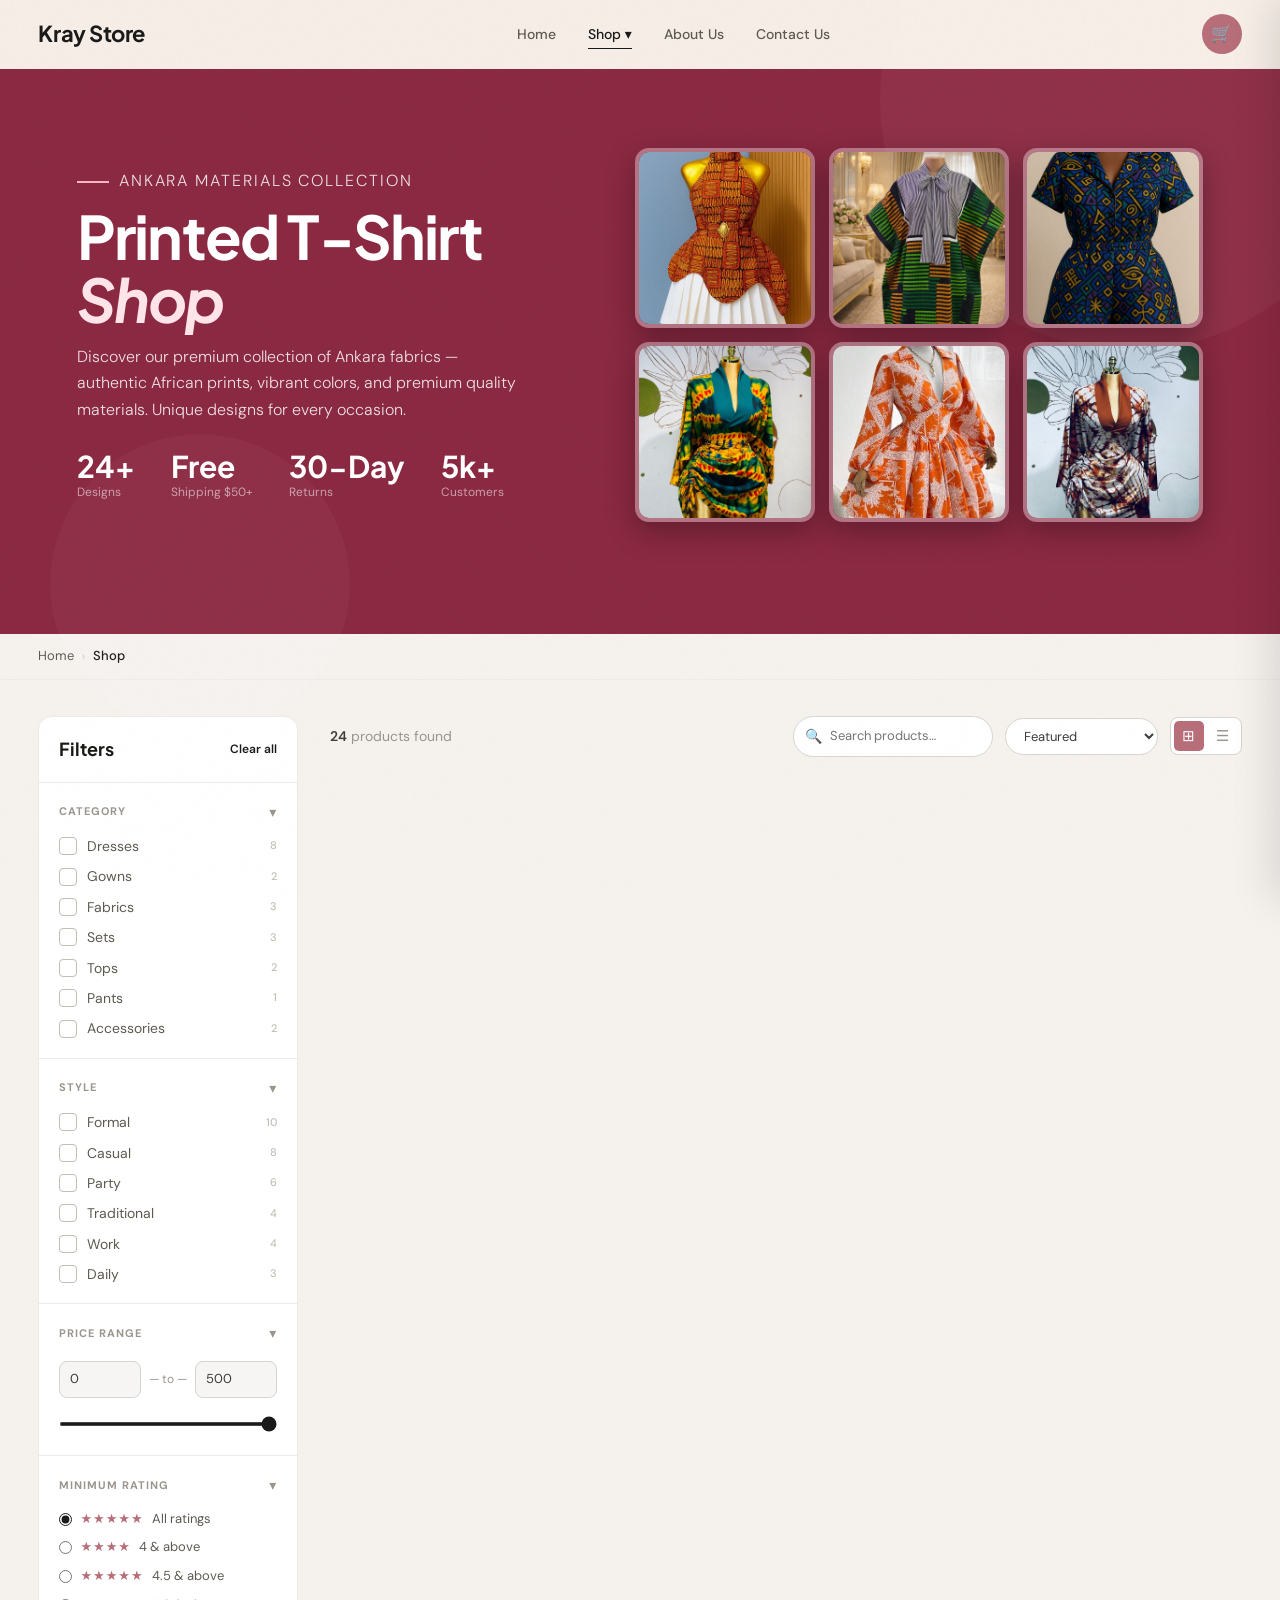
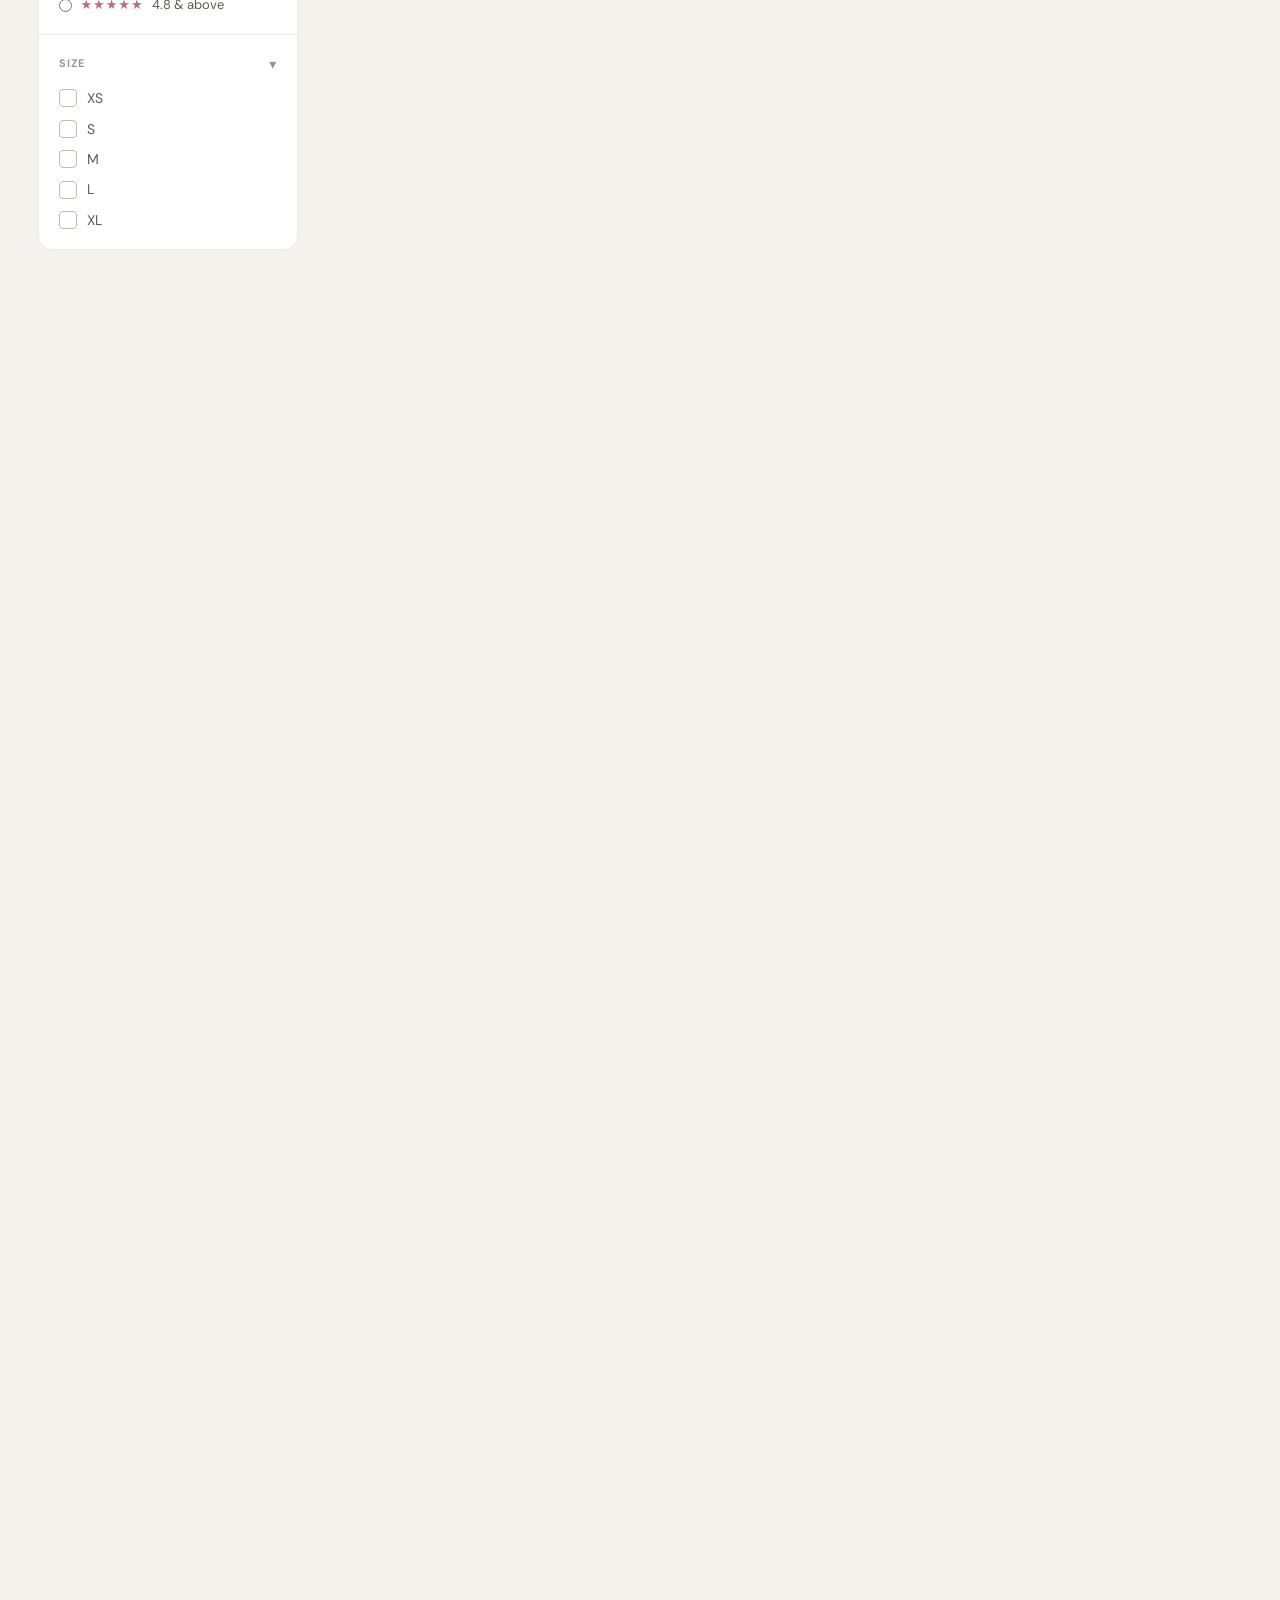
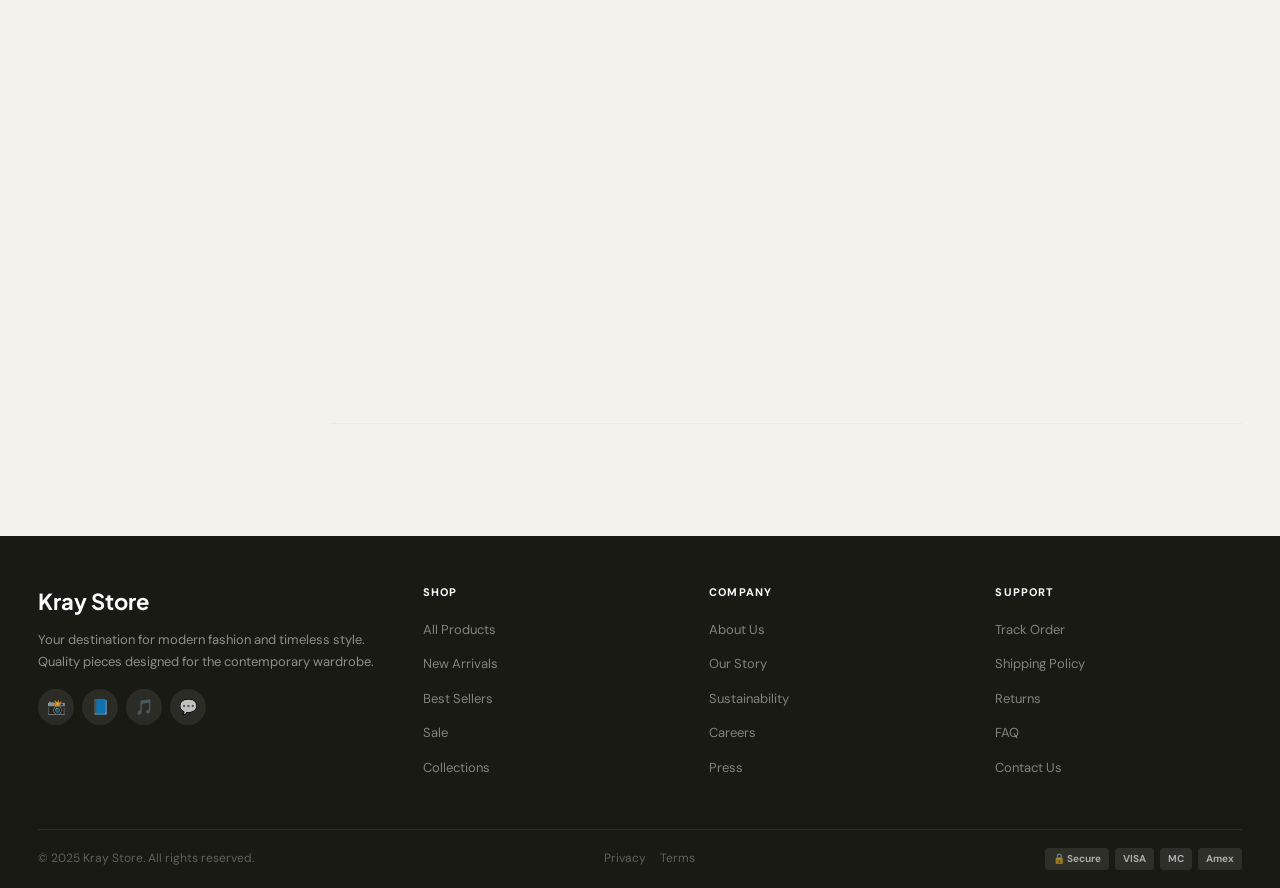
==== commit c8933c0f: "update: ankara shop with img folder images" ====
--- a/ankara-shop.html
+++ b/ankara-shop.html
@@ -3,13 +3,13 @@
 <head>
 <meta charset="UTF-8"/>
 <meta name="viewport" content="width=device-width, initial-scale=1.0"/>
-<title>Printed T-Shirts — Kray Store | Premium Graphic Tees</title>
-<link rel="icon" type="image/png" href="lOGO%20-%20Favicon.png"/>
-<meta name="description" content="Shop Kray Store's printed t-shirt collection — bold graphics, inspiring slogans, premium cotton. Free shipping on orders over $50. Easy returns."/>
+<title>Ankara Materials — Kray Store | African Fabrics</title>
+<link rel="icon" type="image/png" href="favicon.png"/>
+<meta name="description" content="Shop Kray Store's Ankara fabric collection — authentic African prints, vibrant colors, premium quality materials. Free shipping on orders over $50. Easy returns."/>
 <link rel="preconnect" href="https://fonts.googleapis.com"/>
 <link rel="preconnect" href="https://fonts.gstatic.com" crossorigin/>
 <link href="https://fonts.googleapis.com/css2?family=Plus+Jakarta+Sans:wght@400;500;600;700;800&family=DM+Sans:wght@300;400;500;600&display=swap" rel="stylesheet"/>
-<link rel="stylesheet" href="css/shop.css"/>
+<link rel="stylesheet" href="css/ankara-shop.css"/>
 </head>
 <body>
 
@@ -89,9 +89,9 @@
 <section class="shop-hero">
   <div class="shop-hero-inner">
     <div>
-      <p class="shop-hero-eyebrow">Printed T-Shirt Collection</p>
+      <p class="shop-hero-eyebrow">Ankara Materials Collection</p>
       <h1>Printed T-Shirt<br><em>Shop</em></h1>
-      <p>Discover our premium collection of printed t-shirts — from bold graphics to inspiring slogans. Quality fabrics, unique designs, and unbeatable comfort.</p>
+      <p>Discover our premium collection of Ankara fabrics — authentic African prints, vibrant colors, and premium quality materials. Unique designs for every occasion.</p>
       <div class="shop-hero-stats">
         <div class="hero-stat"><div class="num">24+</div><div class="lbl">Designs</div></div>
         <div class="hero-stat"><div class="num">Free</div><div class="lbl">Shipping $50+</div></div>
@@ -100,12 +100,12 @@
       </div>
     </div>
     <div class="shop-hero-packs" aria-hidden="true">
-      <img src="T-Shirt Img/download (1).webp" alt="T-Shirt 1" class="mini-pack" style="animation-delay:.1s">
-      <img src="T-Shirt Img/download (2).webp" alt="T-Shirt 2" class="mini-pack" style="animation-delay:.2s">
-      <img src="T-Shirt Img/download (3).webp" alt="T-Shirt 3" class="mini-pack" style="animation-delay:.3s">
-      <img src="T-Shirt Img/download (4).webp" alt="T-Shirt 4" class="mini-pack" style="animation-delay:.4s">
-      <img src="T-Shirt Img/Creator Oversized T-Shirt _ Premium Cotton, Trendy Design.webp" alt="T-Shirt 5" class="mini-pack" style="animation-delay:.5s">
-      <img src="T-Shirt Img/Art Shirt Art Is Therapy T-Shirt Artsy Aesthetic Graphic Tee Gift For Art.webp" alt="T-Shirt 6" class="mini-pack" style="animation-delay:.6s">
+      <img src="img/Elegant Ankara Halter Dress – Chic African Print with Pleated Skirt.jpg" alt="Ankara 1" class="mini-pack" style="animation-delay:.1s">
+      <img src="img/Ankara and stripe butterfly gown.jpg" alt="Ankara 2" class="mini-pack" style="animation-delay:.2s">
+      <img src="img/Blue Empress.jpg" alt="Ankara 3" class="mini-pack" style="animation-delay:.3s">
+      <img src="img/Soft girl outfit.jpg" alt="Ankara 4" class="mini-pack" style="animation-delay:.4s">
+      <img src="img/Sweetra Plus Size Women Floral Print Waist Cinched Long Sleeve Elegant Casual Vacation Shirt Dress.jpg" alt="Ankara 5" class="mini-pack" style="animation-delay:.5s">
+      <img src="img/Adunni dress in another gorgeous print_.jpg" alt="Ankara 6" class="mini-pack" style="animation-delay:.6s">
     </div>
   </div>
 </section>
@@ -132,13 +132,13 @@
           Category <span>▾</span>
         </div>
         <div class="filter-check-list" id="catFilters">
-          <label class="filter-check"><input type="checkbox" value="graphic" onchange="applyFilters()"><div class="check-box"></div>Graphic Tees <span class="count">6</span></label>
-          <label class="filter-check"><input type="checkbox" value="slogan" onchange="applyFilters()"><div class="check-box"></div>Slogan Tees <span class="count">5</span></label>
-          <label class="filter-check"><input type="checkbox" value="basic" onchange="applyFilters()"><div class="check-box"></div>Basic Tees <span class="count">5</span></label>
-          <label class="filter-check"><input type="checkbox" value="oversized" onchange="applyFilters()"><div class="check-box"></div>Oversized <span class="count">1</span></label>
-          <label class="filter-check"><input type="checkbox" value="art" onchange="applyFilters()"><div class="check-box"></div>Art & Creative <span class="count">2</span></label>
-          <label class="filter-check"><input type="checkbox" value="premium" onchange="applyFilters()"><div class="check-box"></div>Premium <span class="count">1</span></label>
-          <label class="filter-check"><input type="checkbox" value="plus" onchange="applyFilters()"><div class="check-box"></div>Plus Size <span class="count">1</span></label>
+          <label class="filter-check"><input type="checkbox" value="dress" onchange="applyFilters()"><div class="check-box"></div>Dresses <span class="count">8</span></label>
+          <label class="filter-check"><input type="checkbox" value="gown" onchange="applyFilters()"><div class="check-box"></div>Gowns <span class="count">2</span></label>
+          <label class="filter-check"><input type="checkbox" value="fabric" onchange="applyFilters()"><div class="check-box"></div>Fabrics <span class="count">3</span></label>
+          <label class="filter-check"><input type="checkbox" value="set" onchange="applyFilters()"><div class="check-box"></div>Sets <span class="count">3</span></label>
+          <label class="filter-check"><input type="checkbox" value="top" onchange="applyFilters()"><div class="check-box"></div>Tops <span class="count">2</span></label>
+          <label class="filter-check"><input type="checkbox" value="pants" onchange="applyFilters()"><div class="check-box"></div>Pants <span class="count">1</span></label>
+          <label class="filter-check"><input type="checkbox" value="accessory" onchange="applyFilters()"><div class="check-box"></div>Accessories <span class="count">2</span></label>
         </div>
       </div>
 
@@ -147,12 +147,12 @@
           Style <span>▾</span>
         </div>
         <div class="filter-check-list" id="goalFilters">
-          <label class="filter-check"><input type="checkbox" value="casual" onchange="applyFilters()"><div class="check-box"></div>Casual <span class="count">18</span></label>
-          <label class="filter-check"><input type="checkbox" value="streetwear" onchange="applyFilters()"><div class="check-box"></div>Streetwear <span class="count">8</span></label>
-          <label class="filter-check"><input type="checkbox" value="church" onchange="applyFilters()"><div class="check-box"></div>Church <span class="count">4</span></label>
-          <label class="filter-check"><input type="checkbox" value="summer" onchange="applyFilters()"><div class="check-box"></div>Summer <span class="count">6</span></label>
-          <label class="filter-check"><input type="checkbox" value="vintage" onchange="applyFilters()"><div class="check-box"></div>Vintage <span class="count">2</span></label>
-          <label class="filter-check"><input type="checkbox" value="evening" onchange="applyFilters()"><div class="check-box"></div>Evening <span class="count">5</span></label>
+          <label class="filter-check"><input type="checkbox" value="formal" onchange="applyFilters()"><div class="check-box"></div>Formal <span class="count">10</span></label>
+          <label class="filter-check"><input type="checkbox" value="casual" onchange="applyFilters()"><div class="check-box"></div>Casual <span class="count">8</span></label>
+          <label class="filter-check"><input type="checkbox" value="party" onchange="applyFilters()"><div class="check-box"></div>Party <span class="count">6</span></label>
+          <label class="filter-check"><input type="checkbox" value="traditional" onchange="applyFilters()"><div class="check-box"></div>Traditional <span class="count">4</span></label>
+          <label class="filter-check"><input type="checkbox" value="work" onchange="applyFilters()"><div class="check-box"></div>Work <span class="count">4</span></label>
+          <label class="filter-check"><input type="checkbox" value="daily" onchange="applyFilters()"><div class="check-box"></div>Daily <span class="count">3</span></label>
         </div>
       </div>
 
@@ -402,6 +402,6 @@
 
 <div class="toast-stack" id="toastStack"></div>
 
-<script src="js/shop.js"></script>
+<script src="js/ankara-shop.js"></script>
 </body>
 </html>
--- a/css/ankara-shop.css
+++ b/css/ankara-shop.css
@@ -0,0 +1,615 @@
+*,*::before,*::after{box-sizing:border-box;margin:0;padding:0}
+html{scroll-behavior:smooth;font-size:16px}
+img{display:block;max-width:100%}
+a{text-decoration:none;color:inherit}
+button{cursor:pointer;border:none;background:none;font:inherit}
+ul{list-style:none}
+input,select{font:inherit}
+
+:root{
+  --charcoal:  #1A1A1A;
+  --rose-gold: #B76E79;
+  --brand:     #B76E79;
+  --brand-red: #8B2942;
+  --ink:      #2D2D2D;
+  --slate:    #4A4A4A;
+  --pearl:    #E8E4E0;
+  --ivory:    #FAF8F5;
+  --cream:     #F5F2EE;
+  --warm:      #EDE9E4;
+  --coral:    #E8846B;
+  --coral-lt: #FCE8E4;
+  --blush:    #F5E6E8;
+  --navy:     #1A2744;
+  --navy-lt:  #E8ECF5;
+  --white:   #FFFFFF;
+  --gray-50: #F7F5F3;
+  --gray-100:#EEEBE7;
+  --gray-200:#D8D4CE;
+  --gray-300:#C2BEB6;
+  --gray-400:#9A958D;
+  --gray-600:#5E5A52;
+  --gray-700:#3E3B38;
+  --gray-900:#1A1A15;
+  --font-heading:'Plus Jakarta Sans',system-ui,sans-serif;
+  --font-body:'DM Sans',system-ui,sans-serif;
+  --max-w:1280px;
+  --gutter:clamp(16px,3vw,40px);
+  --radius:14px;
+  --radius-sm:8px;
+  --shadow-sm:0 2px 8px rgba(26,26,26,.06);
+  --shadow-md:0 8px 28px rgba(26,26,26,.1);
+  --shadow-lg:0 20px 56px rgba(26,26,26,.14);
+  --transition:.22s cubic-bezier(.4,0,.2,1);
+}
+
+body{font-family:var(--font-body);background:var(--cream);color:var(--gray-900);line-height:1.6;overflow-x:hidden}
+
+body::after{content:'';position:fixed;inset:0;background-image:url("data:image/svg+xml,%3Csvg viewBox='0 0 256 256' xmlns='http://www.w3.org/2000/svg'%3E%3Cfilter id='n'%3E%3CfeTurbulence type='fractalNoise' baseFrequency='.9' numOctaves='4' stitchTiles='stitch'/%3E%3C/filter%3E%3Crect width='100%25' height='100%25' filter='url(%23n)' opacity='.03'/%3E%3C/svg%3E");pointer-events:none;z-index:9999;opacity:.35}
+
+@keyframes fadeUp{from{opacity:0;transform:translateY(20px)}to{opacity:1;transform:translateY(0)}}
+@keyframes fadeIn{from{opacity:0}to{opacity:1}}
+@keyframes slideIn{from{transform:translateX(100%)}to{transform:translateX(0)}}
+@keyframes pulse{0%,100%{opacity:.7;transform:scale(1)}50%{opacity:1;transform:scale(1.06)}}
+@keyframes spin{to{transform:rotate(360deg)}}
+@keyframes pop{0%{transform:scale(1)}50%{transform:scale(1.18)}100%{transform:scale(1)}}
+
+.container{width:100%;max-width:var(--max-w);margin-inline:auto;padding-inline:var(--gutter)}
+
+.nav{position:fixed;top:0;left:0;right:0;z-index:200;background:rgba(250,246,238,.96);backdrop-filter:blur(14px);box-shadow:0 1px 0 var(--gray-100)}
+.nav.scrolled{box-shadow:0 1px 0 var(--gray-100)}
+.nav-inner{display:flex;align-items:center;justify-content:space-between;max-width:var(--max-w);margin-inline:auto;height:68px;padding-inline:var(--gutter)}
+.nav-logo{display:flex;align-items:center;gap:10px;font-family:var(--font-heading);font-size:22px;font-weight:700;color:var(--charcoal);letter-spacing:-.02em}
+.leaf-mark{width:34px;height:34px;background:var(--charcoal);border-radius:50% 50% 50% 0;transform:rotate(-45deg);display:flex;align-items:center;justify-content:center;flex-shrink:0}
+.leaf-mark span{transform:rotate(45deg);font-size:15px;color:#fff}
+.nav-links{display:flex;align-items:center;gap:32px}
+.nav-links a{font-size:14px;font-weight:500;color:var(--gray-600);transition:color var(--transition);position:relative}
+.nav-links a::after{content:'';position:absolute;bottom:-4px;left:0;right:100%;height:1.5px;background:var(--charcoal);transition:right .25s ease}
+.nav-links a:hover,.nav-links a.active{color:var(--charcoal)}
+.nav-links a:hover::after,.nav-links a.active::after{right:0}
+.nav-dropdown{position:relative}
+.nav-dropdown-trigger{cursor:pointer;display:flex;align-items:center;gap:4px}
+.nav-dropdown-menu{position:absolute;top:100%;left:0;min-width:180px;background:var(--white);border-radius:var(--radius-sm);box-shadow:var(--shadow-md);padding:8px 0;opacity:0;visibility:hidden;transform:translateY(10px);transition:all .25s ease;z-index:100}
+.nav-dropdown:hover .nav-dropdown-menu{opacity:1;visibility:visible;transform:translateY(0)}
+.nav-dropdown-menu a{display:block;padding:10px 18px;font-size:13px;color:var(--gray-600);transition:background var(--transition),color var(--transition)}
+.nav-dropdown-menu a:hover{background:var(--cream);color:var(--charcoal)}
+.nav-actions{display:flex;align-items:center;gap:10px}
+.nav-cart-btn{position:relative;width:40px;height:40px;border-radius:50%;background:var(--rose-gold);display:flex;align-items:center;justify-content:center;color:#fff;font-size:17px;transition:transform var(--transition),box-shadow var(--transition);cursor:pointer}
+.nav-cart-btn:hover{transform:scale(1.08);box-shadow:var(--shadow-sm)}
+.cart-badge{position:absolute;top:-3px;right:-3px;width:18px;height:18px;background:var(--rose-gold);border-radius:50%;font-size:10px;font-weight:700;color:var(--charcoal);display:none;align-items:center;justify-content:center;transition:transform var(--transition)}
+.cart-badge.pop{animation:pop .3s ease}
+.hamburger{display:none;flex-direction:column;gap:5px;padding:8px;cursor:pointer}
+.hamburger span{display:block;width:22px;height:2px;background:var(--gray-900);border-radius:2px;transition:.3s}
+.mobile-nav{display:none;position:fixed;inset:0;z-index:190;background:var(--cream);padding:90px 32px 40px;flex-direction:column;gap:6px;transform:translateX(-100%);transition:transform .35s cubic-bezier(.4,0,.2,1)}
+.mobile-nav.open{transform:translateX(0)}
+.mobile-nav a{font-family:var(--font-heading);font-size:30px;font-weight:600;color:var(--gray-900);padding:10px 0;border-bottom:1px solid var(--gray-100);display:block}
+.mobile-dropdown{position:relative;border-bottom:1px solid var(--gray-100)}
+.mobile-dropdown-trigger{font-family:var(--font-heading);font-size:30px;font-weight:600;color:var(--gray-900);padding:10px 0;display:block;cursor:pointer}
+.mobile-dropdown-menu{display:none;padding-left:20px}
+.mobile-dropdown.open .mobile-dropdown-menu{display:block}
+
+.shop-hero{
+  position:relative;
+  min-height:480px;
+  background:var(--brand-red);
+  display:flex;
+  align-items:center;
+  padding:100px var(--gutter) 60px;
+}
+.shop-hero::before{content:'';position:absolute;width:500px;height:500px;border-radius:50%;background:rgba(255,255,255,.04);top:-150px;right:-100px}
+.shop-hero::after{content:'';position:absolute;width:300px;height:300px;border-radius:50%;background:rgba(255,255,255,.03);bottom:-100px;left:50px}
+.shop-hero-inner{
+  display:grid;grid-template-columns:1fr 1fr;
+  align-items:center;gap:40px;
+  max-width:var(--max-w);margin-inline:auto;
+  padding:48px var(--gutter) 52px;
+}
+.shop-hero-eyebrow{font-size:11px;font-weight:700;letter-spacing:.12em;text-transform:uppercase;color:#FFB6C1;margin-bottom:10px}
+.shop-hero-eyebrow::before{content:'';width:32px;height:2px;background:#FFB6C1;display:inline-block;margin-right:10px;vertical-align:middle}
+.shop-hero h1{font-family:var(--font-heading);font-size:clamp(36px,5vw,60px);font-weight:700;line-height:1.05;letter-spacing:-.03em;color:#FFFFFF;margin-bottom:14px}
+.shop-hero h1 em{font-style:italic;color:#FFE4E9}
+.shop-hero p{font-size:16px;font-weight:300;color:rgba(255,255,255,.85);line-height:1.65;max-width:440px}
+.shop-hero-stats{display:flex;gap:36px;margin-top:28px;flex-wrap:wrap}
+.hero-stat{text-align:left}
+.hero-stat .num{font-family:var(--font-heading);font-size:30px;font-weight:700;color:#fff;line-height:1}
+.hero-stat .lbl{font-size:12px;color:rgba(255,255,255,.55);margin-top:2px}
+.shop-hero-packs{display:grid;grid-template-columns:repeat(3,1fr);gap:14px;align-items:center;justify-content:center}
+.shop-hero-packs .mini-pack{width:280px;height:180px;object-fit:cover;border-radius:14px;border:4px solid rgba(255,255,255,.35);box-shadow:0 10px 30px rgba(0,0,0,.3)}
+.mini-pack{animation:fadeUp .6s ease both;max-width:180px;height:auto}
+
+.breadcrumb{background:var(--warm-off);border-bottom:1px solid var(--gray-100);padding:12px 0}
+.breadcrumb-inner{display:flex;align-items:center;gap:8px;font-size:13px;color:var(--gray-400);max-width:var(--max-w);margin-inline:auto;padding-inline:var(--gutter)}
+.breadcrumb a{color:var(--gray-600);transition:color var(--transition)}
+.breadcrumb a:hover{color:var(--charcoal)}
+.breadcrumb-sep{color:var(--gray-300);font-size:11px}
+.breadcrumb-current{color:var(--charcoal);font-weight:500}
+
+.shop-layout{display:grid;grid-template-columns:260px 1fr;gap:32px;padding:36px 0 80px;align-items:start}
+
+.sidebar{position:sticky;top:84px;background:var(--white);border-radius:var(--radius);border:1px solid var(--gray-100);overflow:hidden}
+.sidebar-head{display:flex;align-items:center;justify-content:space-between;padding:18px 20px;border-bottom:1px solid var(--gray-100)}
+.sidebar-head h3{font-family:var(--font-heading);font-size:18px;font-weight:700;color:var(--gray-900)}
+.clear-filters{font-size:12px;color:var(--charcoal);font-weight:600;cursor:pointer;transition:opacity var(--transition)}
+.clear-filters:hover{opacity:.7}
+
+.filter-group{padding:18px 20px;border-bottom:1px solid var(--gray-100)}
+.filter-group:last-child{border-bottom:none}
+.filter-group-label{font-size:11px;font-weight:700;letter-spacing:.09em;text-transform:uppercase;color:var(--gray-400);margin-bottom:12px;display:flex;align-items:center;justify-content:space-between;cursor:pointer;user-select:none}
+.filter-group-label span{font-size:14px;color:var(--gray-400);transition:transform var(--transition)}
+.filter-group-label.collapsed span{transform:rotate(-90deg)}
+
+.filter-check-list{display:flex;flex-direction:column;gap:8px}
+.filter-check{display:flex;align-items:center;gap:10px;cursor:pointer;font-size:14px;color:var(--gray-600);transition:color var(--transition);user-select:none}
+.filter-check:hover{color:var(--charcoal)}
+.filter-check input[type=checkbox]{display:none}
+.check-box{width:18px;height:18px;border-radius:4px;border:1.5px solid var(--gray-300);background:var(--white);flex-shrink:0;display:flex;align-items:center;justify-content:center;transition:all var(--transition)}
+.filter-check input:checked + .check-box{background:var(--charcoal);border-color:var(--charcoal)}
+.filter-check input:checked + .check-box::after{content:'✓';font-size:11px;color:#fff;font-weight:700}
+.filter-check .count{margin-left:auto;font-size:11px;color:var(--gray-300);font-weight:500}
+
+.price-range-wrap{padding:4px 0}
+.price-inputs{display:flex;gap:8px;align-items:center;margin-bottom:10px}
+.price-inp{width:100%;padding:7px 10px;border:1.5px solid var(--gray-200);border-radius:var(--radius-sm);font-size:13px;color:var(--gray-700);background:var(--gray-50);outline:none;transition:border-color var(--transition)}
+.price-inp:focus{border-color:var(--charcoal)}
+.price-sep{font-size:12px;color:var(--gray-400);white-space:nowrap}
+.price-slider{width:100%;accent-color:var(--charcoal);height:4px}
+
+.rating-filter{display:flex;flex-direction:column;gap:8px}
+.rating-row{display:flex;align-items:center;gap:8px;cursor:pointer;font-size:13px;color:var(--gray-600);transition:color var(--transition)}
+.rating-row:hover{color:var(--charcoal)}
+.rating-stars{color:var(--rose-gold);letter-spacing:1px;font-size:13px}
+.rating-row input[type=radio]{accent-color:var(--charcoal)}
+
+.shop-toolbar{display:flex;align-items:center;justify-content:space-between;margin-bottom:24px;gap:16px;flex-wrap:wrap}
+.results-count{font-size:14px;color:var(--gray-400)}
+.results-count strong{color:var(--gray-700);font-weight:600}
+.toolbar-right{display:flex;align-items:center;gap:12px}
+
+.search-bar{position:relative;display:flex;align-items:center}
+.search-bar input{padding:9px 16px 9px 36px;border:1.5px solid var(--gray-200);border-radius:50px;font-size:13px;color:var(--gray-700);background:var(--white);outline:none;width:200px;transition:border-color var(--transition),width var(--transition)}
+.search-bar input:focus{border-color:var(--charcoal);width:240px}
+.search-bar .icon{position:absolute;left:12px;font-size:14px;color:var(--gray-400);pointer-events:none}
+
+.sort-select{padding:8px 14px;border:1.5px solid var(--gray-200);border-radius:50px;font-size:13px;color:var(--gray-700);background:var(--white);outline:none;cursor:pointer;transition:border-color var(--transition)}
+.sort-select:focus{border-color:var(--charcoal)}
+
+.view-toggle{display:flex;gap:4px;border:1.5px solid var(--gray-200);border-radius:8px;padding:3px;background:var(--white)}
+.view-btn{width:30px;height:30px;border-radius:5px;display:flex;align-items:center;justify-content:center;font-size:15px;color:var(--gray-400);transition:all var(--transition);cursor:pointer}
+.view-btn.active{background:var(--rose-gold);color:#fff}
+
+.active-filters{display:flex;flex-wrap:wrap;gap:8px;margin-bottom:16px}
+.filter-chip{display:inline-flex;align-items:center;gap:6px;padding:5px 12px;background:var(--blush);color:var(--charcoal);border-radius:20px;font-size:12px;font-weight:600;cursor:pointer;transition:background var(--transition)}
+.filter-chip:hover{background:var(--gray-200)}
+.filter-chip .x{font-size:14px;line-height:1;font-weight:400}
+
+.products-grid{display:grid;grid-template-columns:repeat(auto-fill,minmax(240px,1fr));gap:22px;transition:opacity .3s ease}
+.products-grid.loading{opacity:.5;pointer-events:none}
+.products-grid.list-view{grid-template-columns:1fr}
+
+.product-card{background:var(--white);border-radius:var(--radius);border:1px solid var(--gray-100);overflow:hidden;transition:transform var(--transition),box-shadow var(--transition);cursor:pointer;position:relative;display:flex;flex-direction:column}
+.product-card:hover{transform:translateY(-5px);box-shadow:var(--shadow-md)}
+.products-grid.list-view .product-card{flex-direction:row}
+
+.wishlist-btn{position:absolute;top:12px;right:12px;z-index:2;width:32px;height:32px;border-radius:50%;background:rgba(255,255,255,.9);display:flex;align-items:center;justify-content:center;font-size:16px;transition:transform var(--transition),background var(--transition);backdrop-filter:blur(4px)}
+.wishlist-btn:hover,.wishlist-btn.active{background:var(--white);transform:scale(1.12)}
+.wishlist-btn.active{color:var(--charcoal)}
+
+.product-img{position:relative;aspect-ratio:1;overflow:hidden;display:flex;align-items:center;justify-content:center;flex-shrink:0}
+.products-grid.list-view .product-img{width:180px;aspect-ratio:1;border-radius:0;flex-shrink:0}
+.product-img .product-real-img,.product-img svg,.product-img .pack-art{width:72%;transition:transform .4s ease}
+.product-img .product-real-img{object-fit:cover;height:100%;width:100%;position:absolute;top:0;left:0}
+.product-img .pack-art,.product-img svg{position:relative;z-index:1}
+.product-card:hover .product-img svg,.product-card:hover .product-img .pack-art,.product-card:hover .product-img .product-real-img{transform:scale(1.06)}
+
+.product-badge{position:absolute;top:12px;left:12px;font-size:10px;font-weight:700;letter-spacing:.05em;text-transform:uppercase;padding:4px 10px;border-radius:20px;z-index:1}
+.badge-best{background:var(--rose-gold);color:var(--charcoal)}
+.badge-new{background:var(--rose-gold);color:#fff}
+.badge-sale{background:#E53E3E;color:#fff}
+.badge-women{background:#F2D7EE;color:#7B2D6E}
+.badge-men{background:#D7E8F2;color:#1A4A7B}
+.badge-bundle{background:var(--pearl);color:var(--charcoal)}
+.badge-limited{background:var(--gray-700);color:#fff}
+
+.product-body{padding:16px 18px 18px;flex:1;display:flex;flex-direction:column}
+.products-grid.list-view .product-body{padding:20px 22px}
+
+.product-tags{display:flex;gap:5px;flex-wrap:wrap;margin-bottom:8px}
+.ptag{font-size:10px;font-weight:600;padding:3px 8px;border-radius:4px}
+.ptag-g{background:var(--blush);color:var(--charcoal)}
+.ptag-a{background:var(--blush);color:var(--rose-gold)}
+.ptag-b{background:#dbeafe;color:#1e40af}
+.ptag-p{background:#ede9fe;color:#5b21b6}
+.ptag-r{background:#fee2e2;color:#991b1b}
+.ptag-o{background:#fff7ed;color:#c2410c}
+
+.product-name{font-family:var(--font-heading);font-size:18px;font-weight:700;color:var(--gray-900);line-height:1.2;margin-bottom:5px}
+.product-desc{font-size:12px;color:var(--gray-400);line-height:1.55;margin-bottom:10px;flex:1;display:-webkit-box;-webkit-line-clamp:2;-webkit-box-orient:vertical;overflow:hidden}
+.products-grid.list-view .product-desc{-webkit-line-clamp:3}
+
+.product-rating{display:flex;align-items:center;gap:6px;margin-bottom:12px}
+.stars{color:var(--rose-gold);font-size:11px;letter-spacing:1px}
+.rating-txt{font-size:11px;color:var(--gray-400)}
+
+.product-footer{display:flex;align-items:center;justify-content:space-between;padding-top:12px;border-top:1px solid var(--gray-100);margin-top:auto}
+.price-wrap{display:flex;flex-direction:column;gap:1px}
+.product-price{font-family:var(--font-heading);font-size:20px;font-weight:700;color:var(--gray-900);line-height:1}
+.price-old{font-size:12px;color:var(--gray-300);text-decoration:line-through;font-family:var(--font-body);font-weight:400}
+.price-save{font-size:10px;color:#E53E3E;font-weight:600}
+
+.atc-btn{width:38px;height:38px;border-radius:50%;background:var(--rose-gold);color:#fff;display:flex;align-items:center;justify-content:center;font-size:20px;font-weight:400;transition:transform var(--transition),background var(--transition),box-shadow var(--transition);flex-shrink:0;box-shadow:0 3px 10px rgba(183,110,121,.22)}
+.atc-btn:hover{transform:scale(1.14);background:var(--rose-gold);box-shadow:0 5px 18px rgba(183,110,121,.3)}
+.atc-btn.adding{animation:pop .3s ease}
+
+.quick-add{position:absolute;bottom:0;left:0;right:0;background:var(--rose-gold);color:#fff;text-align:center;padding:10px;font-size:13px;font-weight:600;letter-spacing:.02em;transform:translateY(100%);transition:transform .22s ease;z-index:3;display:flex;align-items:center;justify-content:center;gap:10px}
+.product-card:hover .quick-add{transform:translateY(0)}
+.quick-add-divider{width:1px;height:16px;background:rgba(255,255,255,.3)}
+
+.card-tooltip{
+  position:absolute;
+  bottom:calc(100% + 10px);
+  left:50%;transform:translateX(-50%) translateY(6px);
+  background:var(--gray-900);
+  color:#fff;
+  border-radius:10px;
+  padding:12px 16px;
+  width:220px;
+  font-size:12px;line-height:1.6;
+  pointer-events:none;
+  opacity:0;
+  transition:opacity .2s ease, transform .2s ease;
+  z-index:10;
+  box-shadow:0 8px 28px rgba(0,0,0,.25);
+}
+.card-tooltip::after{
+  content:'';
+  position:absolute;
+  top:100%;left:50%;
+  transform:translateX(-50%);
+  border:6px solid transparent;
+  border-top-color:var(--gray-900);
+}
+.card-tooltip .tt-name{font-family:var(--font-heading);font-size:14px;font-weight:700;margin-bottom:5px;color:#fff}
+.card-tooltip .tt-desc{color:rgba(255,255,255,.72);margin-bottom:8px}
+.card-tooltip .tt-pills{display:flex;flex-wrap:wrap;gap:4px}
+.card-tooltip .tt-pill{font-size:10px;font-weight:600;padding:2px 7px;border-radius:10px;background:rgba(255,255,255,.12);color:rgba(255,255,255,.85)}
+.product-card:hover .card-tooltip{opacity:1;transform:translateX(-50%) translateY(0)}
+@media(hover:none){.card-tooltip{display:none}}
+.product-card:first-child .card-tooltip,
+.product-card:nth-child(3n+1) .card-tooltip{left:20px;transform:translateX(0) translateY(6px)}
+.product-card:first-child:hover .card-tooltip,
+.product-card:nth-child(3n+1):hover .card-tooltip{transform:translateX(0) translateY(0)}
+.product-card:nth-child(3n) .card-tooltip{left:auto;right:20px;transform:translateX(0) translateY(6px)}
+.product-card:nth-child(3n):hover .card-tooltip{transform:translateX(0) translateY(0)}
+
+.qv-overlay{
+  position:fixed;inset:0;
+  background:rgba(20,18,14,.6);
+  z-index:400;
+  opacity:0;pointer-events:none;
+  transition:opacity .3s ease;
+  backdrop-filter:blur(4px);
+  display:flex;align-items:center;justify-content:center;
+  padding:20px;
+}
+.qv-overlay.open{opacity:1;pointer-events:all}
+
+.qv-modal{
+  background:var(--white);
+  border-radius:20px;
+  width:100%;max-width:880px;
+  max-height:90vh;
+  overflow:hidden;
+  display:grid;
+  grid-template-columns:1fr 1fr;
+  transform:scale(.96) translateY(12px);
+  transition:transform .32s cubic-bezier(.4,0,.2,1);
+  box-shadow:0 32px 80px rgba(0,0,0,.22);
+  position:relative;
+}
+.qv-overlay.open .qv-modal{transform:scale(1) translateY(0)}
+
+.qv-close{
+  position:absolute;top:16px;right:16px;z-index:5;
+  width:36px;height:36px;border-radius:50%;
+  background:rgba(255,255,255,.9);
+  backdrop-filter:blur(6px);
+  display:flex;align-items:center;justify-content:center;
+  font-size:18px;color:var(--gray-600);
+  cursor:pointer;
+  transition:background var(--transition),transform var(--transition);
+  box-shadow:0 2px 10px rgba(0,0,0,.1);
+}
+.qv-close:hover{background:var(--white);transform:rotate(90deg)}
+
+.qv-left{
+  background:var(--gray-50);
+  display:flex;flex-direction:column;
+  align-items:center;justify-content:center;
+  padding:40px 32px;
+  position:relative;
+  overflow:hidden;
+  min-height:480px;
+}
+.qv-left::before{
+  content:'';position:absolute;
+  width:340px;height:340px;border-radius:50%;
+  background:radial-gradient(circle, var(--blush) 0%, transparent 70%);
+  top:50%;left:50%;transform:translate(-50%,-50%);
+  opacity:.6;
+}
+.qv-pack-wrap{
+  position:relative;z-index:1;
+  width:200px;
+  animation:qvFloat 5s ease-in-out infinite;
+  filter:drop-shadow(0 20px 32px rgba(183,110,121,.18));
+}
+@keyframes qvFloat{0%,100%{transform:translateY(0)}50%{transform:translateY(-10px)}}
+
+.qv-badge{
+  position:absolute;top:20px;left:20px;z-index:2;
+  font-size:11px;font-weight:700;letter-spacing:.05em;text-transform:uppercase;
+  padding:5px 12px;border-radius:20px;
+}
+.qv-img-nav{
+  display:flex;gap:6px;margin-top:20px;position:relative;z-index:1;
+}
+.qv-dot{
+  width:28px;height:4px;border-radius:2px;
+  background:var(--gray-200);cursor:pointer;
+  transition:background var(--transition),width var(--transition);
+}
+.qv-dot.active{background:var(--charcoal);width:36px}
+
+.qv-right{
+  overflow-y:auto;
+  padding:36px 36px 32px;
+  display:flex;flex-direction:column;
+  scrollbar-width:thin;
+  scrollbar-color:var(--gray-200) transparent;
+}
+
+.qv-eyebrow{
+  font-size:11px;font-weight:700;letter-spacing:.1em;text-transform:uppercase;
+  color:var(--rose-gold);margin-bottom:8px;
+}
+.qv-name{
+  font-family:var(--font-heading);
+  font-size:clamp(22px,3vw,30px);
+  font-weight:700;line-height:1.1;
+  color:var(--gray-900);margin-bottom:10px;
+}
+.qv-rating-row{display:flex;align-items:center;gap:10px;margin-bottom:14px;flex-wrap:wrap}
+.qv-stars{color:var(--rose-gold);font-size:15px;letter-spacing:2px}
+.qv-rating-num{font-size:14px;font-weight:600;color:var(--gray-700)}
+.qv-reviews{font-size:13px;color:var(--gray-400)}
+.qv-verified{font-size:11px;font-weight:600;color:var(--charcoal);background:var(--blush);padding:3px 9px;border-radius:10px}
+
+.qv-price-row{display:flex;align-items:baseline;gap:10px;margin-bottom:20px}
+.qv-price{font-family:var(--font-heading);font-size:32px;font-weight:700;color:var(--gray-900)}
+.qv-old-price{font-size:16px;color:var(--gray-300);text-decoration:line-through}
+.qv-save{font-size:12px;font-weight:700;color:#fff;background:#E53E3E;padding:3px 9px;border-radius:10px}
+.qv-weight{font-size:13px;color:var(--gray-400)}
+
+.qv-short-desc{
+  font-size:15px;color:var(--gray-600);line-height:1.7;
+  margin-bottom:20px;
+  padding-bottom:20px;border-bottom:1px solid var(--gray-100);
+}
+
+.qv-tabs{display:flex;gap:0;margin-bottom:18px;border-bottom:2px solid var(--gray-100)}
+.qv-tab{
+  padding:10px 18px;font-size:13px;font-weight:600;
+  color:var(--gray-400);cursor:pointer;
+  border-bottom:2px solid transparent;margin-bottom:-2px;
+  transition:color var(--transition),border-color var(--transition);
+}
+.qv-tab.active{color:var(--charcoal);border-bottom-color:var(--charcoal)}
+.qv-tab-content{display:none}
+.qv-tab-content.active{display:block}
+
+.qv-benefits{display:flex;flex-direction:column;gap:10px;margin-bottom:16px}
+.qv-benefit{display:flex;align-items:flex-start;gap:10px;font-size:13px;color:var(--gray-600);line-height:1.55}
+.qv-benefit .dot{width:22px;height:22px;border-radius:50%;background:var(--blush);display:flex;align-items:center;justify-content:center;flex-shrink:0;font-size:11px;margin-top:1px}
+
+.qv-nutrition{display:grid;grid-template-columns:repeat(4,1fr);gap:8px;margin-bottom:16px}
+.qv-nut-cell{background:var(--gray-50);border-radius:8px;padding:10px 8px;text-align:center;border:1px solid var(--gray-100)}
+.qv-nut-val{font-family:var(--font-heading);font-size:18px;font-weight:700;color:var(--gray-900)}
+.qv-nut-lbl{font-size:10px;color:var(--gray-400);font-weight:500;margin-top:2px}
+
+.qv-usage{font-size:13px;color:var(--gray-600);line-height:1.7;margin-bottom:8px}
+.qv-usage-steps{list-style:none;display:flex;flex-direction:column;gap:8px;margin-top:10px}
+.qv-usage-steps li{display:flex;gap:10px;font-size:13px;color:var(--gray-600);align-items:flex-start}
+.qv-usage-steps .step-n{width:22px;height:22px;border-radius:50%;background:var(--rose-gold);color:#fff;font-size:10px;font-weight:700;display:flex;align-items:center;justify-content:center;flex-shrink:0;margin-top:1px}
+
+.qv-review-summary{display:flex;align-items:center;gap:20px;margin-bottom:16px;padding:14px;background:var(--gray-50);border-radius:10px}
+.qv-big-rating{font-family:var(--font-heading);font-size:48px;font-weight:700;color:var(--gray-900);line-height:1}
+.qv-rating-bars{flex:1}
+.qv-rbar-row{display:flex;align-items:center;gap:8px;margin-bottom:4px}
+.qv-rbar-lbl{font-size:11px;color:var(--gray-400);width:12px;text-align:right}
+.qv-rbar-track{flex:1;height:5px;background:var(--gray-100);border-radius:3px;overflow:hidden}
+.qv-rbar-fill{height:100%;background:var(--rose-gold);border-radius:3px}
+.qv-rbar-cnt{font-size:11px;color:var(--gray-400);width:20px}
+
+.qv-review-card{padding:12px 0;border-bottom:1px solid var(--gray-100)}
+.qv-review-card:last-child{border-bottom:none}
+.qv-review-head{display:flex;align-items:center;gap:8px;margin-bottom:6px;flex-wrap:wrap}
+.qv-rev-avatar{width:32px;height:32px;border-radius:50%;background:var(--rose-gold);color:#fff;font-size:11px;font-weight:700;display:flex;align-items:center;justify-content:center;flex-shrink:0}
+.qv-rev-name{font-size:13px;font-weight:600;color:var(--gray-900)}
+.qv-rev-date{font-size:11px;color:var(--gray-300);margin-left:auto}
+.qv-rev-stars{color:var(--rose-gold);font-size:12px}
+.qv-rev-text{font-size:13px;color:var(--gray-600);line-height:1.6}
+.qv-rev-badge{font-size:10px;font-weight:600;color:var(--charcoal);background:var(--blush);padding:2px 7px;border-radius:8px}
+
+.qv-action-row{
+  display:flex;align-items:center;gap:12px;
+  margin-top:auto;padding-top:20px;
+  border-top:1px solid var(--gray-100);
+  flex-wrap:wrap;
+}
+.qv-qty{display:flex;align-items:center;gap:0;border:1.5px solid var(--gray-200);border-radius:50px;overflow:hidden}
+.qv-qty-btn{width:38px;height:38px;display:flex;align-items:center;justify-content:center;font-size:18px;color:var(--gray-600);cursor:pointer;transition:background var(--transition),color var(--transition)}
+.qv-qty-btn:hover{background:var(--gray-50);color:var(--charcoal)}
+.qv-qty-num{min-width:36px;text-align:center;font-size:15px;font-weight:600;color:var(--gray-900)}
+.qv-atc{
+  flex:1;
+  padding:13px 24px;
+  background:var(--rose-gold);color:#fff;
+  border-radius:50px;
+  font-size:14px;font-weight:600;
+  display:flex;align-items:center;justify-content:center;gap:8px;
+  transition:background var(--transition),transform var(--transition),box-shadow var(--transition);
+  box-shadow:0 4px 16px rgba(183,110,121,.22);
+}
+.qv-atc:hover{background:var(--rose-gold);transform:translateY(-1px);box-shadow:0 6px 24px rgba(183,110,121,.32)}
+.qv-wishlist{
+  width:42px;height:42px;border-radius:50%;
+  border:1.5px solid var(--gray-200);
+  display:flex;align-items:center;justify-content:center;
+  font-size:18px;cursor:pointer;
+  transition:border-color var(--transition),background var(--transition),transform var(--transition);
+}
+.qv-wishlist:hover{border-color:var(--charcoal);background:var(--blush);transform:scale(1.08)}
+.qv-wishlist.active{border-color:var(--charcoal);background:var(--blush)}
+
+.qv-trust{display:flex;gap:16px;flex-wrap:wrap;margin-top:14px}
+.qv-trust-item{display:flex;align-items:center;gap:5px;font-size:11px;color:var(--gray-400)}
+.qv-trust-item span:first-child{font-size:14px}
+
+.qv-related{padding:20px 36px 28px;border-top:1px solid var(--gray-100)}
+.qv-related h4{font-family:var(--font-heading);font-size:16px;font-weight:700;color:var(--gray-700);margin-bottom:14px}
+.qv-related-grid{display:flex;gap:12px;overflow-x:auto;padding-bottom:4px;scrollbar-width:none}
+.qv-related-grid::-webkit-scrollbar{display:none}
+.qv-rel-card{
+  flex-shrink:0;width:130px;
+  background:var(--gray-50);border-radius:10px;
+  border:1px solid var(--gray-100);
+  padding:12px 10px 10px;
+  cursor:pointer;
+  transition:box-shadow var(--transition),transform var(--transition);
+  text-align:center;
+}
+.qv-rel-card:hover{box-shadow:var(--shadow-sm);transform:translateY(-2px)}
+.qv-rel-card .rel-emoji{font-size:24px;margin-bottom:6px}
+.qv-rel-card .rel-name{font-size:11px;font-weight:600;color:var(--gray-700);line-height:1.3;margin-bottom:4px}
+.qv-rel-card .rel-price{font-family:var(--font-heading);font-size:13px;font-weight:700;color:var(--charcoal)}
+
+@media(max-width:680px){
+  .qv-modal{grid-template-columns:1fr;grid-template-rows:auto 1fr;max-height:95vh}
+  .qv-left{min-height:260px;padding:28px}
+  .qv-pack-wrap{width:150px}
+  .qv-related{padding:16px 20px 24px}
+  .qv-right{padding:24px 20px 20px}
+  .qv-nutrition{grid-template-columns:repeat(2,1fr)}
+}
+
+.cart-overlay{position:fixed;inset:0;background:rgba(28,26,21,.45);z-index:300;opacity:0;pointer-events:none;transition:opacity .3s ease;backdrop-filter:blur(2px)}
+.cart-overlay.open{opacity:1;pointer-events:all}
+.cart-drawer{position:fixed;top:0;right:0;bottom:0;width:400px;max-width:100vw;background:var(--white);z-index:301;display:flex;flex-direction:column;transform:translateX(100%);transition:transform .32s cubic-bezier(.4,0,.2,1);box-shadow:-8px 0 40px rgba(0,0,0,.12)}
+.cart-drawer.open{transform:translateX(0)}
+
+.cart-head{display:flex;align-items:center;justify-content:space-between;padding:20px 24px;border-bottom:1px solid var(--gray-100)}
+.cart-head h2{font-family:var(--font-heading);font-size:22px;font-weight:700;color:var(--gray-900)}
+.cart-close{width:36px;height:36px;border-radius:50%;background:var(--gray-50);display:flex;align-items:center;justify-content:center;font-size:20px;color:var(--gray-600);transition:background var(--transition);cursor:pointer}
+.cart-close:hover{background:var(--gray-100)}
+
+.free-ship-bar{padding:12px 24px;background:var(--blush);border-bottom:1px solid rgba(183,110,121,.1)}
+.free-ship-bar p{font-size:12px;font-weight:500;color:var(--charcoal);margin-bottom:6px}
+.ship-progress{height:4px;background:rgba(183,110,121,.15);border-radius:2px;overflow:hidden}
+.ship-fill{height:100%;background:var(--charcoal);border-radius:2px;transition:width .5s ease}
+
+.cart-items{flex:1;overflow-y:auto;padding:16px 0}
+.cart-item{display:flex;gap:14px;padding:14px 24px;border-bottom:1px solid var(--gray-50);transition:background var(--transition)}
+.cart-item:hover{background:var(--gray-50)}
+.cart-item-img{width:64px;height:64px;border-radius:10px;overflow:hidden;flex-shrink:0;display:flex;align-items:center;justify-content:center}
+.cart-item-info{flex:1;min-width:0}
+.cart-item-name{font-size:14px;font-weight:600;color:var(--gray-900);margin-bottom:3px;white-space:nowrap;overflow:hidden;text-overflow:ellipsis}
+.cart-item-variant{font-size:11px;color:var(--gray-400);margin-bottom:8px}
+.qty-ctrl{display:flex;align-items:center;gap:8px}
+.qty-btn{width:26px;height:26px;border-radius:50%;border:1.5px solid var(--gray-200);display:flex;align-items:center;justify-content:center;font-size:14px;color:var(--gray-600);transition:all var(--transition);cursor:pointer}
+.qty-btn:hover{border-color:var(--charcoal);color:var(--charcoal)}
+.qty-num{font-size:14px;font-weight:600;color:var(--gray-900);min-width:16px;text-align:center}
+.cart-item-price{font-family:var(--font-heading);font-size:16px;font-weight:700;color:var(--gray-900);white-space:nowrap}
+.remove-btn{font-size:18px;color:var(--gray-300);cursor:pointer;transition:color var(--transition);line-height:1;padding:2px;align-self:flex-start}
+.remove-btn:hover{color:#E53E3E}
+
+.cart-empty{display:flex;flex-direction:column;align-items:center;justify-content:center;padding:60px 24px;text-align:center;color:var(--gray-400)}
+.cart-empty .icon{font-size:56px;margin-bottom:16px;opacity:.5}
+.cart-empty h3{font-family:var(--font-heading);font-size:22px;color:var(--gray-600);margin-bottom:8px}
+.cart-empty p{font-size:14px;line-height:1.6;margin-bottom:24px}
+
+.cart-footer{padding:20px 24px;border-top:1px solid var(--gray-100)}
+.cart-promo{display:flex;gap:8px;margin-bottom:16px}
+.promo-input{flex:1;padding:9px 14px;border:1.5px solid var(--gray-200);border-radius:8px;font-size:13px;outline:none;transition:border-color var(--transition)}
+.promo-input:focus{border-color:var(--rose-gold)}
+.promo-btn{padding:9px 16px;background:var(--gray-100);border-radius:8px;font-size:13px;font-weight:600;color:var(--gray-700);transition:background var(--transition)}
+.promo-btn:hover{background:var(--gray-200)}
+.cart-totals{margin-bottom:16px}
+.total-row{display:flex;justify-content:space-between;font-size:14px;color:var(--gray-600);padding:5px 0}
+.total-row.grand{font-family:var(--font-heading);font-size:20px;font-weight:700;color:var(--gray-900);padding-top:12px;margin-top:8px;border-top:1.5px solid var(--gray-100)}
+.checkout-btn{width:100%;padding:15px;background:var(--rose-gold);color:#fff;border-radius:50px;font-size:15px;font-weight:600;letter-spacing:.01em;display:flex;align-items:center;justify-content:center;gap:10px;transition:background var(--transition),transform var(--transition),box-shadow var(--transition);box-shadow:0 4px 20px rgba(183,110,121,.25)}
+.checkout-btn:hover{background:var(--rose-gold);transform:translateY(-1px);box-shadow:0 6px 28px rgba(183,110,121,.35)}
+.secure-note{text-align:center;font-size:11px;color:var(--gray-400);margin-top:10px;display:flex;align-items:center;justify-content:center;gap:4px}
+
+.pagination{display:flex;align-items:center;justify-content:center;gap:8px;margin-top:48px;padding-top:32px;border-top:1px solid var(--gray-100)}
+.pg-btn{width:38px;height:38px;border-radius:8px;display:flex;align-items:center;justify-content:center;font-size:14px;font-weight:500;color:var(--gray-600);border:1.5px solid var(--gray-200);background:var(--white);cursor:pointer;transition:all var(--transition)}
+.pg-btn:hover,.pg-btn.active{background:var(--rose-gold);border-color:var(--rose-gold);color:#fff}
+.pg-btn.disabled{opacity:.4;pointer-events:none}
+.pg-ellipsis{font-size:14px;color:var(--gray-300);padding:0 4px}
+
+.toast-stack{position:fixed;bottom:24px;left:50%;transform:translateX(-50%);z-index:500;display:flex;flex-direction:column;gap:8px;align-items:center;pointer-events:none}
+.toast{background:var(--gray-900);color:#fff;padding:12px 20px;border-radius:12px;font-size:13px;font-weight:500;box-shadow:0 8px 32px rgba(0,0,0,.2);opacity:0;transform:translateY(10px);transition:all .3s ease;white-space:nowrap;display:flex;align-items:center;gap:8px}
+.toast.show{opacity:1;transform:translateY(0);pointer-events:all}
+.toast .t-icon{font-size:16px}
+
+.wa-float{position:fixed;bottom:28px;right:28px;z-index:250;width:52px;height:52px;background:#25D366;border-radius:50%;display:flex;align-items:center;justify-content:center;box-shadow:0 5px 20px rgba(37,211,102,.4);transition:transform var(--transition);animation:pulse 3s ease-in-out infinite}
+.wa-float:hover{transform:scale(1.1)}
+.wa-float svg{width:26px;height:26px;fill:#fff}
+
+.footer{background:var(--gray-900);padding:48px 0 0}
+.footer-grid{display:grid;grid-template-columns:1.4fr 1fr 1fr 1fr;gap:40px;padding-bottom:40px;border-bottom:1px solid rgba(255,255,255,.07)}
+.footer-brand .logo{font-family:var(--font-heading);font-size:22px;font-weight:700;color:#fff;margin-bottom:10px;display:flex;align-items:center;gap:9px}
+.footer-brand p{font-size:13px;color:rgba(255,255,255,.5);line-height:1.7;margin-bottom:16px}
+.footer-social{display:flex;gap:8px}
+.soc-btn{width:36px;height:36px;border-radius:50%;background:rgba(255,255,255,.08);display:flex;align-items:center;justify-content:center;font-size:15px;color:rgba(255,255,255,.7);transition:background var(--transition)}
+.soc-btn:hover{background:var(--charcoal)}
+.footer-col h4{font-size:11px;font-weight:700;letter-spacing:.1em;text-transform:uppercase;color:#fff;margin-bottom:14px}
+.footer-col ul li{margin-bottom:9px}
+.footer-col ul a{font-size:13px;color:rgba(255,255,255,.45);transition:color var(--transition)}
+.footer-col ul a:hover{color:#fff}
+.footer-bottom{display:flex;align-items:center;justify-content:space-between;padding:18px 0;font-size:12px;color:rgba(255,255,255,.3);gap:12px;flex-wrap:wrap}
+.pay-logos{display:flex;gap:6px;align-items:center}
+.pay-logo{height:22px;padding:3px 8px;background:rgba(255,255,255,.09);border-radius:4px;font-size:10px;font-weight:700;color:rgba(255,255,255,.6);display:flex;align-items:center}
+
+.reveal{opacity:0;transform:translateY(18px);transition:opacity .6s ease,transform .6s ease}
+.reveal.visible{opacity:1;transform:none}
+
+.no-results{text-align:center;padding:60px 20px;color:var(--gray-400)}
+.no-results .icon{font-size:48px;margin-bottom:14px;opacity:.5}
+.no-results h3{font-family:var(--font-heading);font-size:24px;color:var(--gray-600);margin-bottom:8px}
+.no-results p{font-size:14px;line-height:1.6;margin-bottom:20px}
+
+@media(max-width:1024px){
+  .shop-layout{grid-template-columns:1fr}
+  .sidebar{position:static;display:none}
+  .sidebar.mobile-open{display:block}
+  .filter-toggle{display:flex!important}
+}
+@media(max-width:768px){
+  .nav-links{display:none}
+  .hamburger{display:flex}
+  .mobile-nav{display:flex}
+  .shop-hero-inner{grid-template-columns:1fr}
+  .shop-hero-packs{display:none}
+  .products-grid{grid-template-columns:repeat(2,1fr)!important}
+  .footer-grid{grid-template-columns:1fr 1fr;gap:28px}
+}
+@media(max-width:480px){
+  .products-grid{grid-template-columns:1fr!important}
+  .toolbar-right{gap:8px}
+  .search-bar input{width:140px}
+  .footer-grid{grid-template-columns:1fr}
+  .cart-drawer{width:100vw}
+}
+
+.filter-toggle{display:none;align-items:center;gap:8px;padding:9px 18px;border:1.5px solid var(--gray-200);border-radius:50px;font-size:13px;font-weight:500;color:var(--gray-700);background:var(--white);cursor:pointer;transition:border-color var(--transition)}
+.filter-toggle:hover{border-color:var(--charcoal);color:var(--charcoal)}
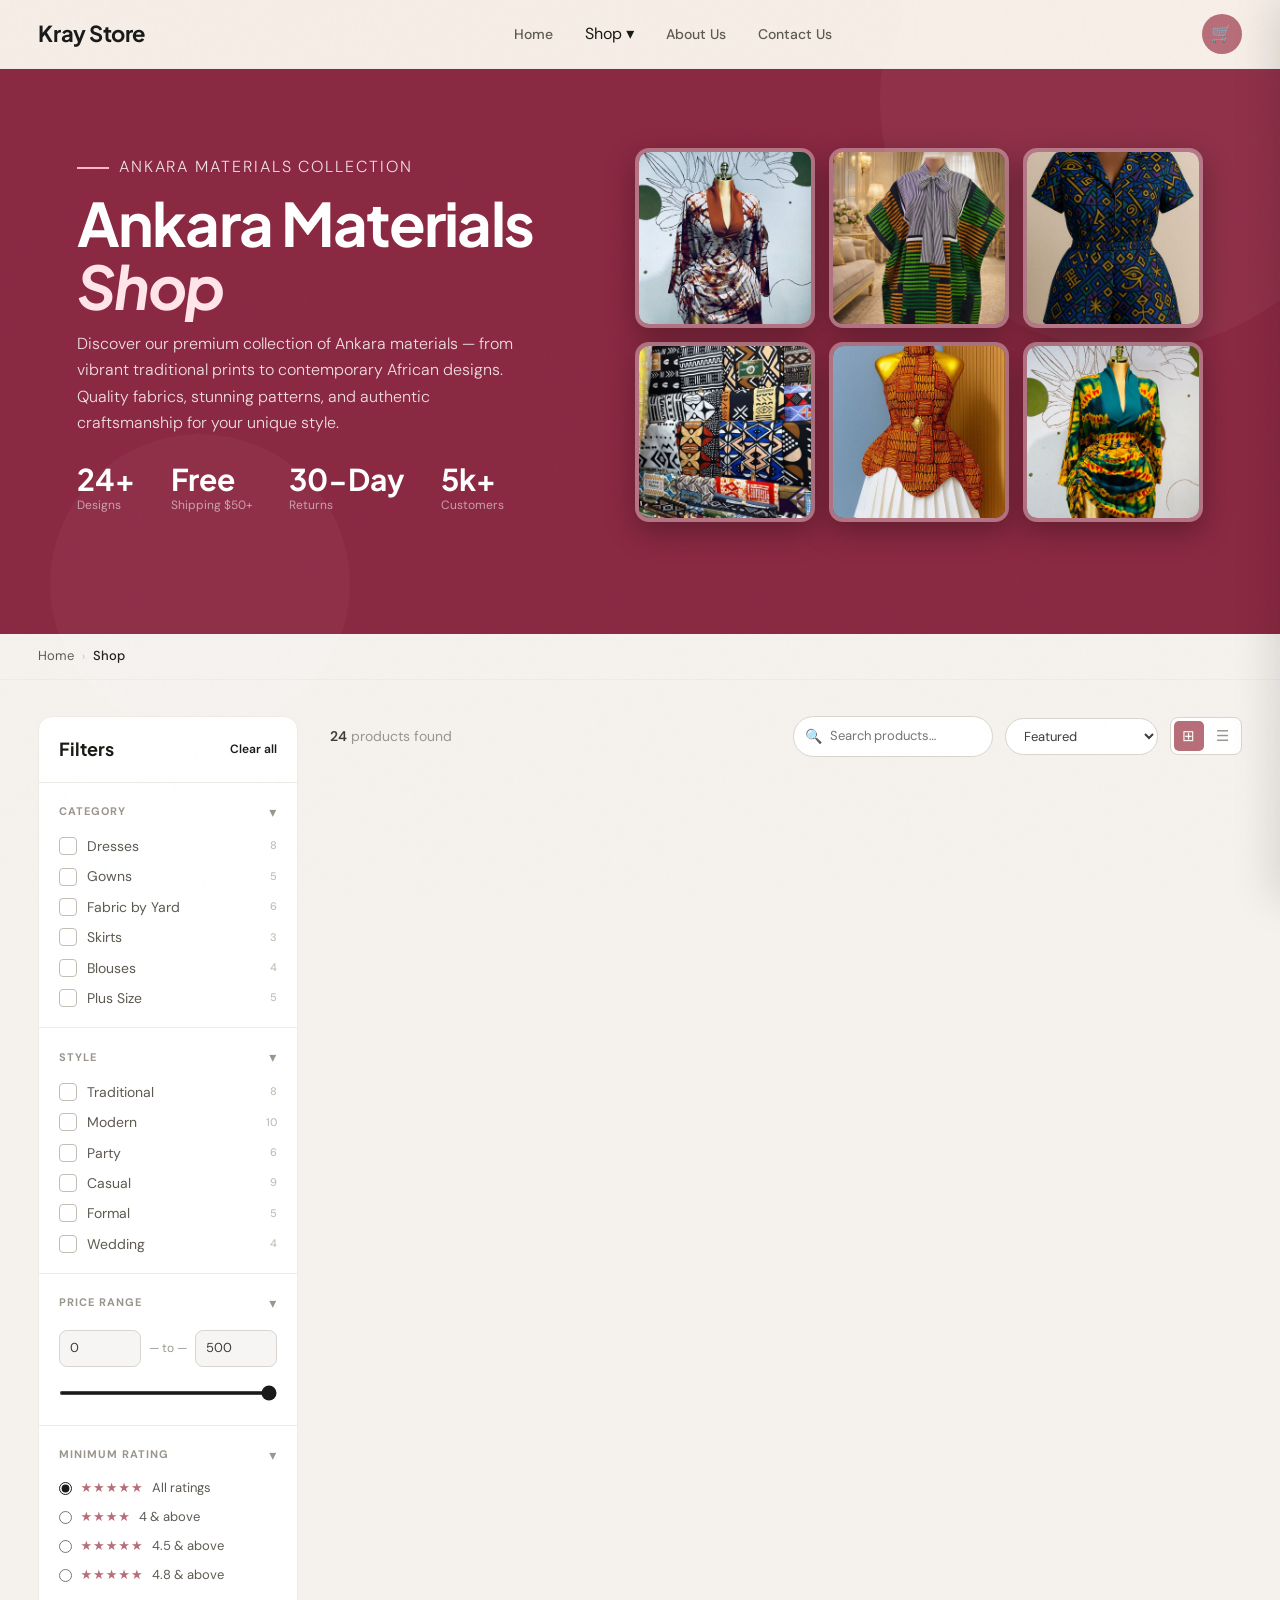
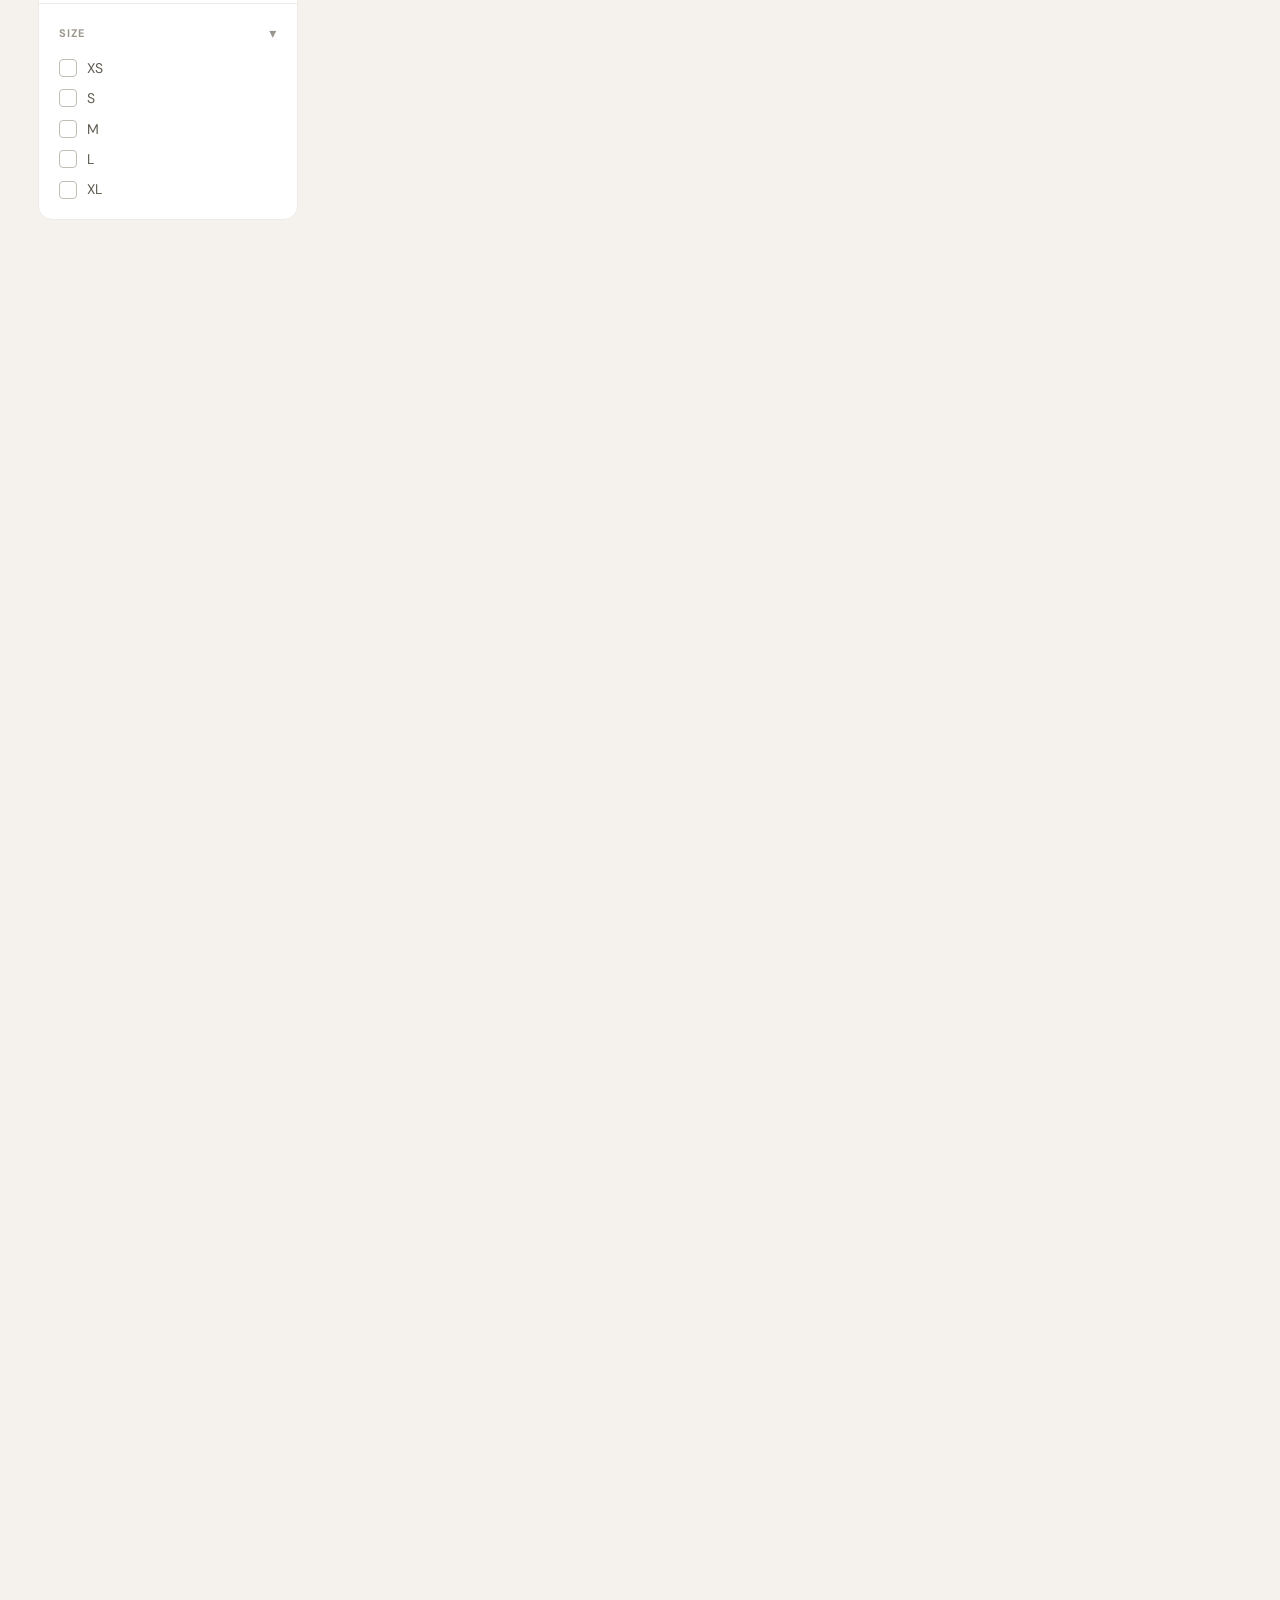
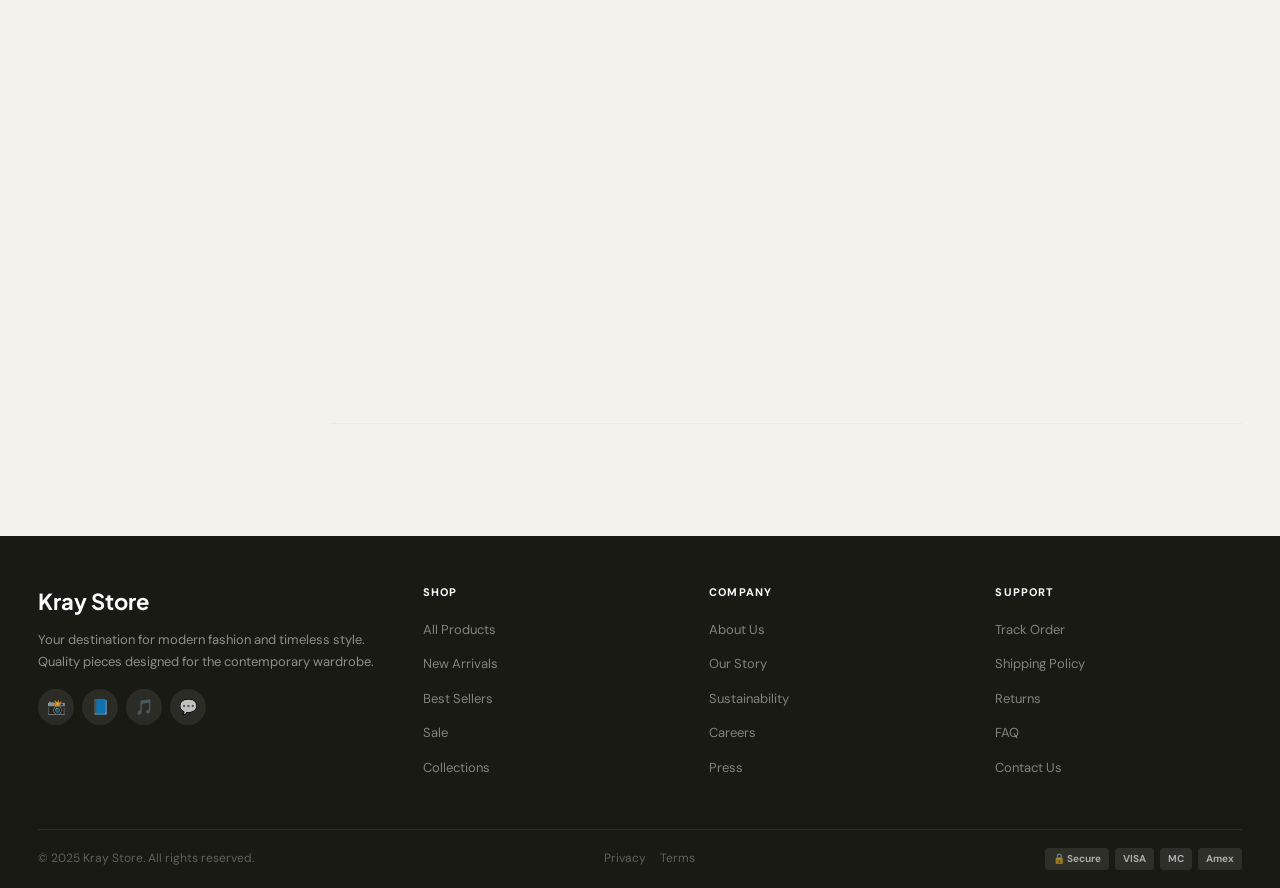
==== commit 97cb73ac: "Ongoing" ====
--- a/ankara-shop.html
+++ b/ankara-shop.html
@@ -3,9 +3,9 @@
 <head>
 <meta charset="UTF-8"/>
 <meta name="viewport" content="width=device-width, initial-scale=1.0"/>
-<title>Ankara Materials — Kray Store | African Fabrics</title>
-<link rel="icon" type="image/png" href="favicon.png"/>
-<meta name="description" content="Shop Kray Store's Ankara fabric collection — authentic African prints, vibrant colors, premium quality materials. Free shipping on orders over $50. Easy returns."/>
+<title>Ankara Materials — Kray Store | Premium African Prints</title>
+<link rel="icon" type="image/png" href="lOGO%20-%20Favicon.png"/>
+<meta name="description" content="Shop Kray Store's exquisite Ankara materials collection — vibrant African prints, premium fabrics, unique patterns. Free shipping on orders over $50. Easy returns."/>
 <link rel="preconnect" href="https://fonts.googleapis.com"/>
 <link rel="preconnect" href="https://fonts.gstatic.com" crossorigin/>
 <link href="https://fonts.googleapis.com/css2?family=Plus+Jakarta+Sans:wght@400;500;600;700;800&family=DM+Sans:wght@300;400;500;600&display=swap" rel="stylesheet"/>
@@ -22,12 +22,12 @@
       <div class="nav-links">
         <a href="index.html">Home</a>
         <div class="nav-dropdown">
-          <a href="t-shirt-shop.html" class="nav-dropdown-trigger active">Shop ▾</a>
+          <span class="nav-dropdown-trigger active">Shop ▾</span>
           <div class="nav-dropdown-menu">
 <a href="t-shirt-shop.html">Printed Shirts</a>
             <a href="ankara-shop.html">Ankara Materials</a>
-            <a href="#">Ready Made</a>
-            <a href="#">Round Necks</a>
+            <a href="ready-made.html">Ready Made</a>
+            <a href="round-neck.html">Round Necks</a>
           </div>
         </div>
         <a href="tmj-foods-about.html">About Us</a>
@@ -51,8 +51,8 @@
       <div class="mobile-dropdown-menu">
 <a href="t-shirt-shop.html">Printed Shirts</a>
             <a href="ankara-shop.html">Ankara Materials</a>
-            <a href="#">Ready Made</a>
-            <a href="#">Round Necks</a>
+            <a href="ready-made.html">Ready Made</a>
+            <a href="round-neck.html">Round Necks</a>
           </div>
         </div>
         <a href="tmj-foods-about.html">About Us</a>
@@ -76,8 +76,8 @@
       <div class="mobile-dropdown-menu">
         <a href="t-shirt-shop.html">Printed Shirts</a>
         <a href="ankara-shop.html">Ankara Materials</a>
-        <a href="#">Ready Made</a>
-        <a href="#">Round Necks</a>
+        <a href="ready-made.html">Ready Made</a>
+        <a href="round-neck.html">Round Necks</a>
       </div>
     </div>
     </div>
@@ -90,8 +90,8 @@
   <div class="shop-hero-inner">
     <div>
       <p class="shop-hero-eyebrow">Ankara Materials Collection</p>
-      <h1>Printed T-Shirt<br><em>Shop</em></h1>
-      <p>Discover our premium collection of Ankara fabrics — authentic African prints, vibrant colors, and premium quality materials. Unique designs for every occasion.</p>
+      <h1>Ankara Materials<br><em>Shop</em></h1>
+      <p>Discover our premium collection of Ankara materials — from vibrant traditional prints to contemporary African designs. Quality fabrics, stunning patterns, and authentic craftsmanship for your unique style.</p>
       <div class="shop-hero-stats">
         <div class="hero-stat"><div class="num">24+</div><div class="lbl">Designs</div></div>
         <div class="hero-stat"><div class="num">Free</div><div class="lbl">Shipping $50+</div></div>
@@ -100,12 +100,12 @@
       </div>
     </div>
     <div class="shop-hero-packs" aria-hidden="true">
-      <img src="img/Elegant Ankara Halter Dress – Chic African Print with Pleated Skirt.jpg" alt="Ankara 1" class="mini-pack" style="animation-delay:.1s">
+      <img src="img/Adunni dress in another gorgeous print_.jpg" alt="Ankara 1" class="mini-pack" style="animation-delay:.1s">
       <img src="img/Ankara and stripe butterfly gown.jpg" alt="Ankara 2" class="mini-pack" style="animation-delay:.2s">
       <img src="img/Blue Empress.jpg" alt="Ankara 3" class="mini-pack" style="animation-delay:.3s">
-      <img src="img/Soft girl outfit.jpg" alt="Ankara 4" class="mini-pack" style="animation-delay:.4s">
-      <img src="img/Sweetra Plus Size Women Floral Print Waist Cinched Long Sleeve Elegant Casual Vacation Shirt Dress.jpg" alt="Ankara 5" class="mini-pack" style="animation-delay:.5s">
-      <img src="img/Adunni dress in another gorgeous print_.jpg" alt="Ankara 6" class="mini-pack" style="animation-delay:.6s">
+      <img src="img/download (14).jpg" alt="Ankara 4" class="mini-pack" style="animation-delay:.4s">
+      <img src="img/Elegant Ankara Halter Dress – Chic African Print with Pleated Skirt.jpg" alt="Ankara 5" class="mini-pack" style="animation-delay:.5s">
+      <img src="img/Soft girl outfit.jpg" alt="Ankara 6" class="mini-pack" style="animation-delay:.6s">
     </div>
   </div>
 </section>
@@ -133,12 +133,11 @@
         </div>
         <div class="filter-check-list" id="catFilters">
           <label class="filter-check"><input type="checkbox" value="dress" onchange="applyFilters()"><div class="check-box"></div>Dresses <span class="count">8</span></label>
-          <label class="filter-check"><input type="checkbox" value="gown" onchange="applyFilters()"><div class="check-box"></div>Gowns <span class="count">2</span></label>
-          <label class="filter-check"><input type="checkbox" value="fabric" onchange="applyFilters()"><div class="check-box"></div>Fabrics <span class="count">3</span></label>
-          <label class="filter-check"><input type="checkbox" value="set" onchange="applyFilters()"><div class="check-box"></div>Sets <span class="count">3</span></label>
-          <label class="filter-check"><input type="checkbox" value="top" onchange="applyFilters()"><div class="check-box"></div>Tops <span class="count">2</span></label>
-          <label class="filter-check"><input type="checkbox" value="pants" onchange="applyFilters()"><div class="check-box"></div>Pants <span class="count">1</span></label>
-          <label class="filter-check"><input type="checkbox" value="accessory" onchange="applyFilters()"><div class="check-box"></div>Accessories <span class="count">2</span></label>
+          <label class="filter-check"><input type="checkbox" value="gown" onchange="applyFilters()"><div class="check-box"></div>Gowns <span class="count">5</span></label>
+          <label class="filter-check"><input type="checkbox" value="fabric" onchange="applyFilters()"><div class="check-box"></div>Fabric by Yard <span class="count">6</span></label>
+          <label class="filter-check"><input type="checkbox" value="skirt" onchange="applyFilters()"><div class="check-box"></div>Skirts <span class="count">3</span></label>
+          <label class="filter-check"><input type="checkbox" value="blouse" onchange="applyFilters()"><div class="check-box"></div>Blouses <span class="count">4</span></label>
+          <label class="filter-check"><input type="checkbox" value="plus" onchange="applyFilters()"><div class="check-box"></div>Plus Size <span class="count">5</span></label>
         </div>
       </div>
 
@@ -147,12 +146,12 @@
           Style <span>▾</span>
         </div>
         <div class="filter-check-list" id="goalFilters">
-          <label class="filter-check"><input type="checkbox" value="formal" onchange="applyFilters()"><div class="check-box"></div>Formal <span class="count">10</span></label>
-          <label class="filter-check"><input type="checkbox" value="casual" onchange="applyFilters()"><div class="check-box"></div>Casual <span class="count">8</span></label>
+          <label class="filter-check"><input type="checkbox" value="traditional" onchange="applyFilters()"><div class="check-box"></div>Traditional <span class="count">8</span></label>
+          <label class="filter-check"><input type="checkbox" value="modern" onchange="applyFilters()"><div class="check-box"></div>Modern <span class="count">10</span></label>
           <label class="filter-check"><input type="checkbox" value="party" onchange="applyFilters()"><div class="check-box"></div>Party <span class="count">6</span></label>
-          <label class="filter-check"><input type="checkbox" value="traditional" onchange="applyFilters()"><div class="check-box"></div>Traditional <span class="count">4</span></label>
-          <label class="filter-check"><input type="checkbox" value="work" onchange="applyFilters()"><div class="check-box"></div>Work <span class="count">4</span></label>
-          <label class="filter-check"><input type="checkbox" value="daily" onchange="applyFilters()"><div class="check-box"></div>Daily <span class="count">3</span></label>
+          <label class="filter-check"><input type="checkbox" value="casual" onchange="applyFilters()"><div class="check-box"></div>Casual <span class="count">9</span></label>
+          <label class="filter-check"><input type="checkbox" value="formal" onchange="applyFilters()"><div class="check-box"></div>Formal <span class="count">5</span></label>
+          <label class="filter-check"><input type="checkbox" value="wedding" onchange="applyFilters()"><div class="check-box"></div>Wedding <span class="count">4</span></label>
         </div>
       </div>
 
